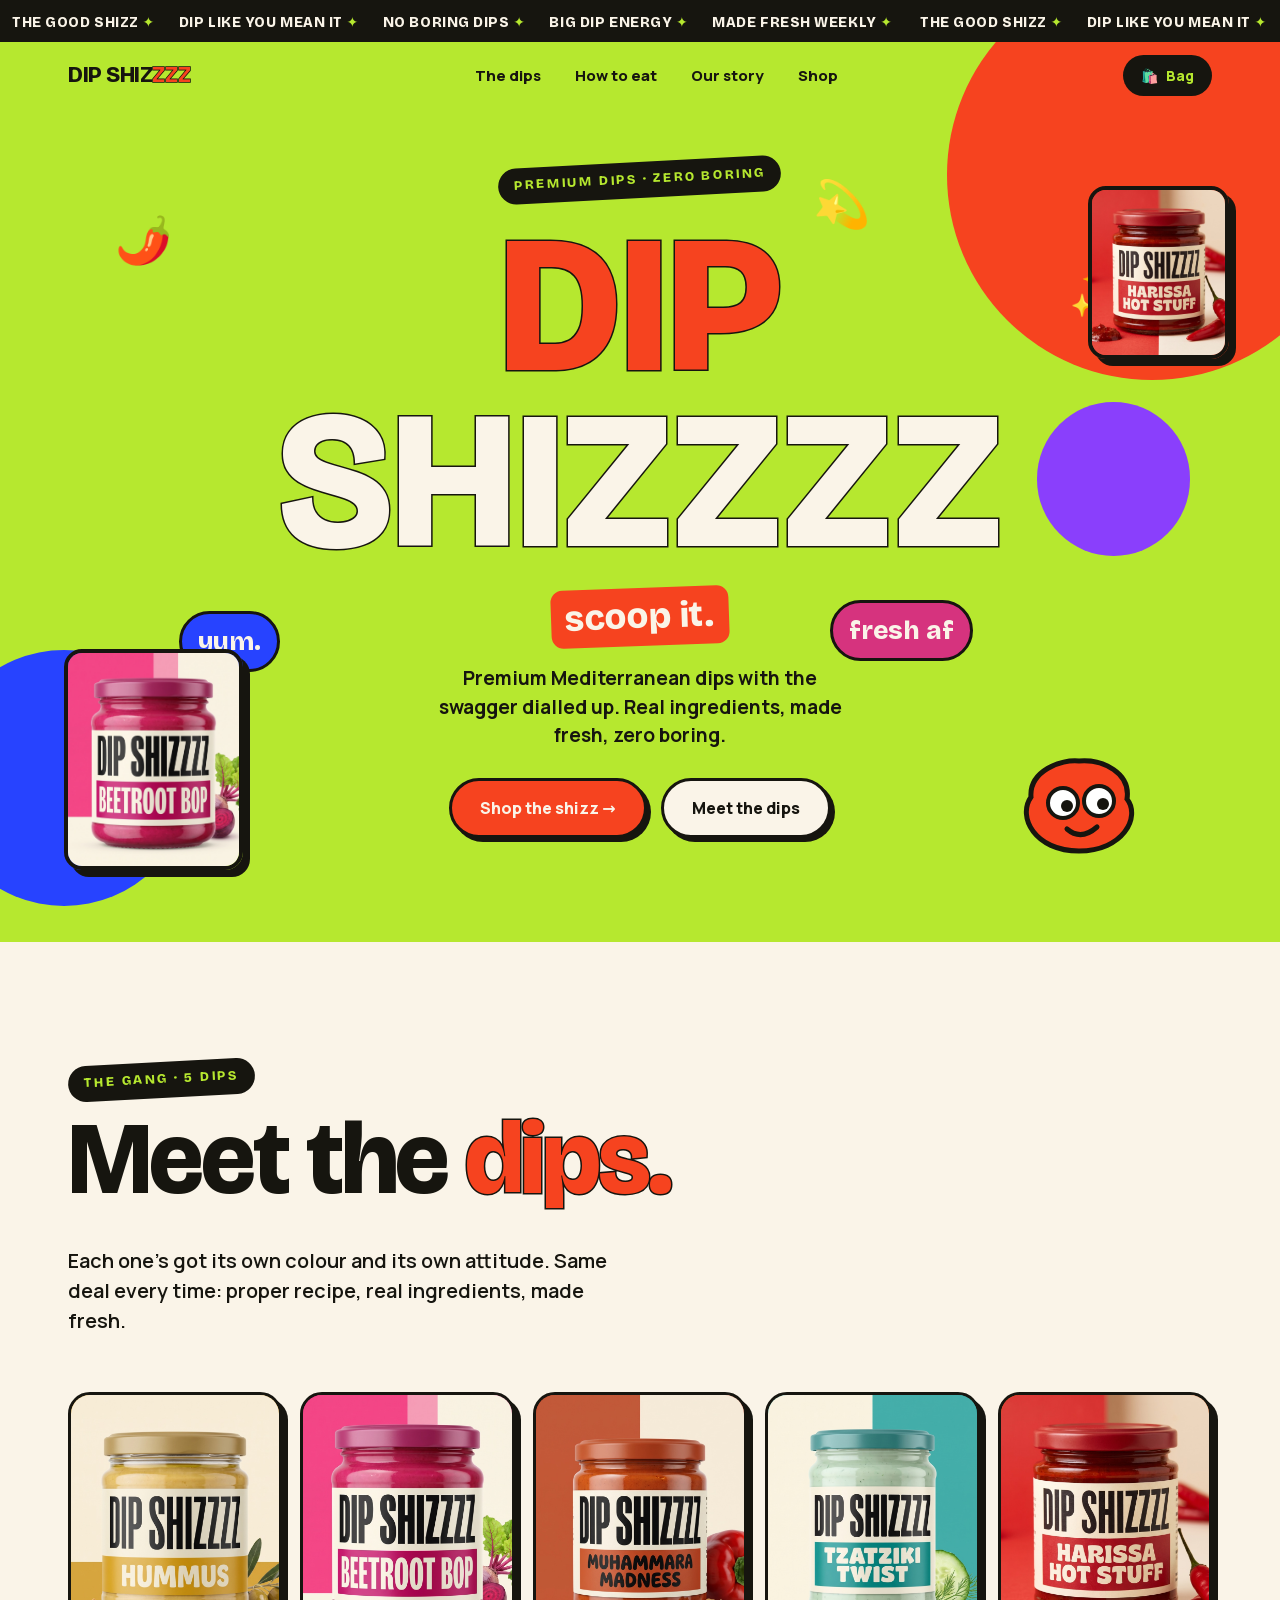
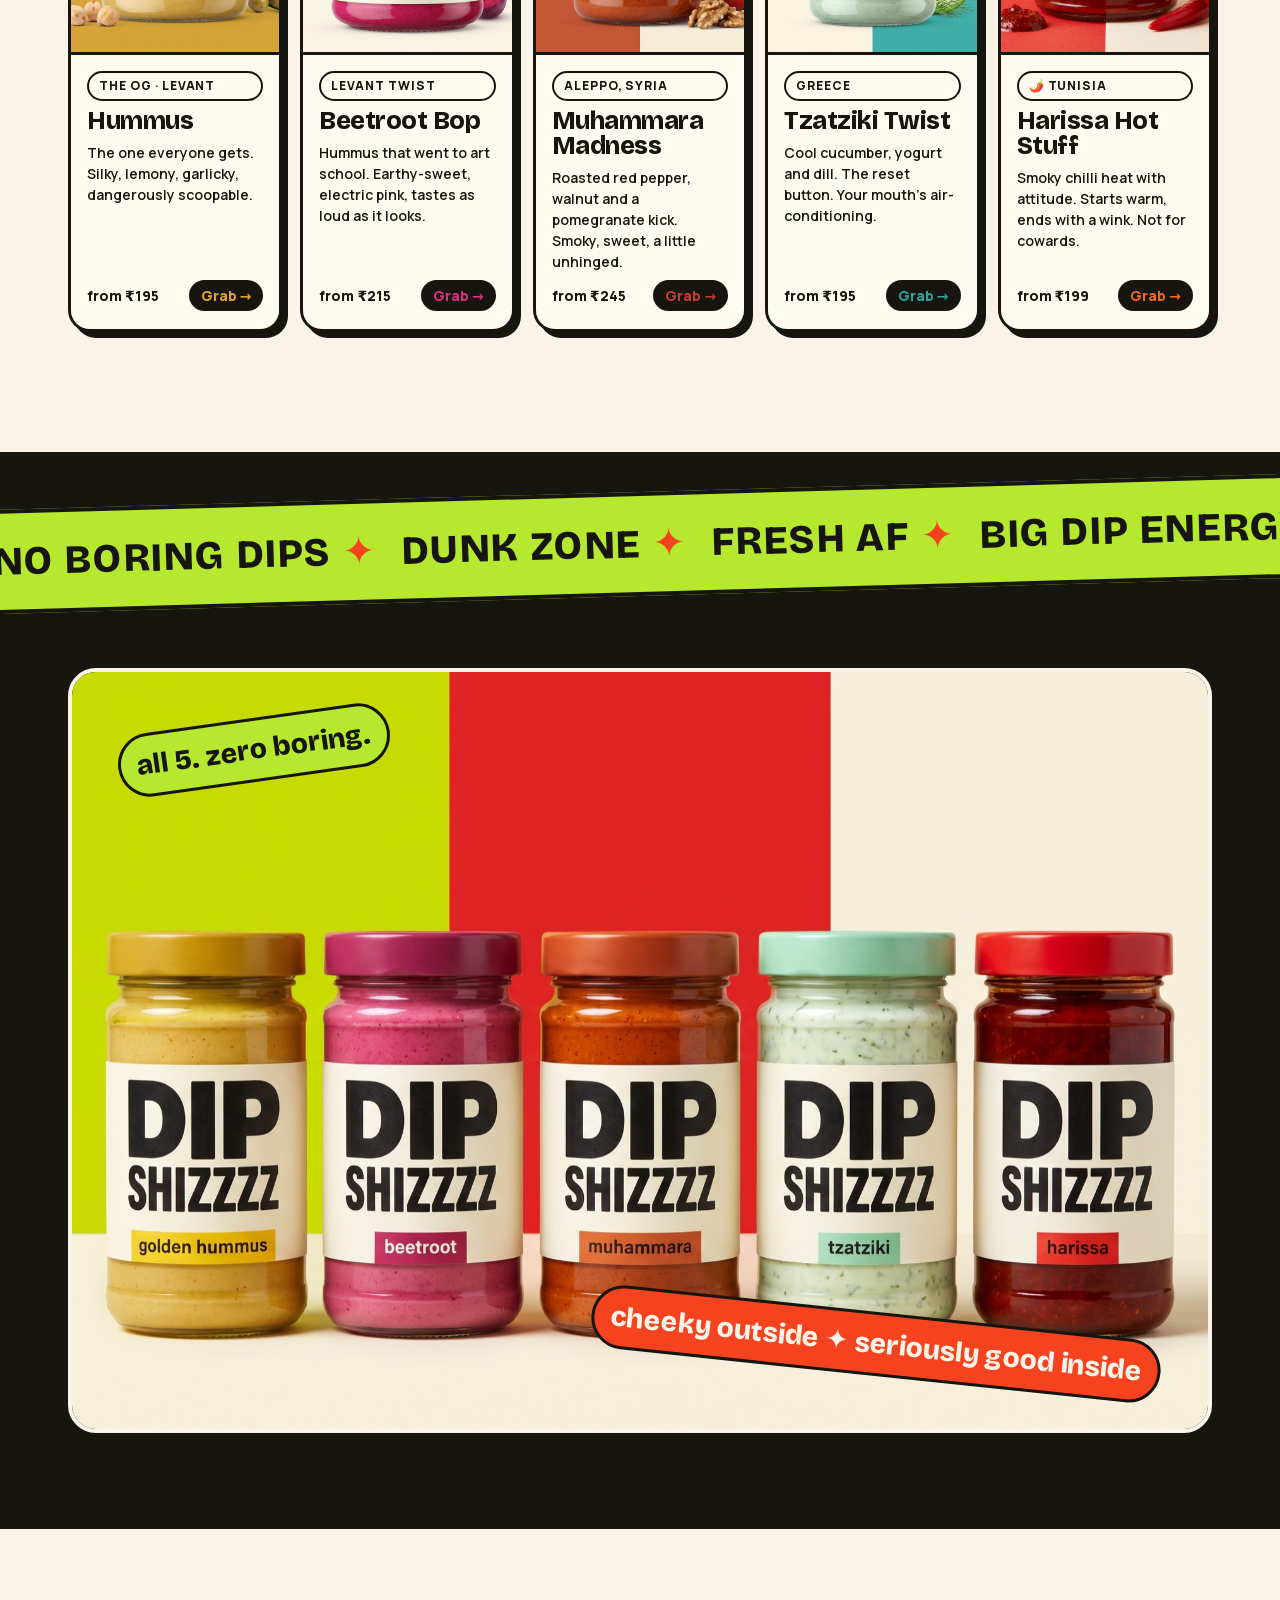
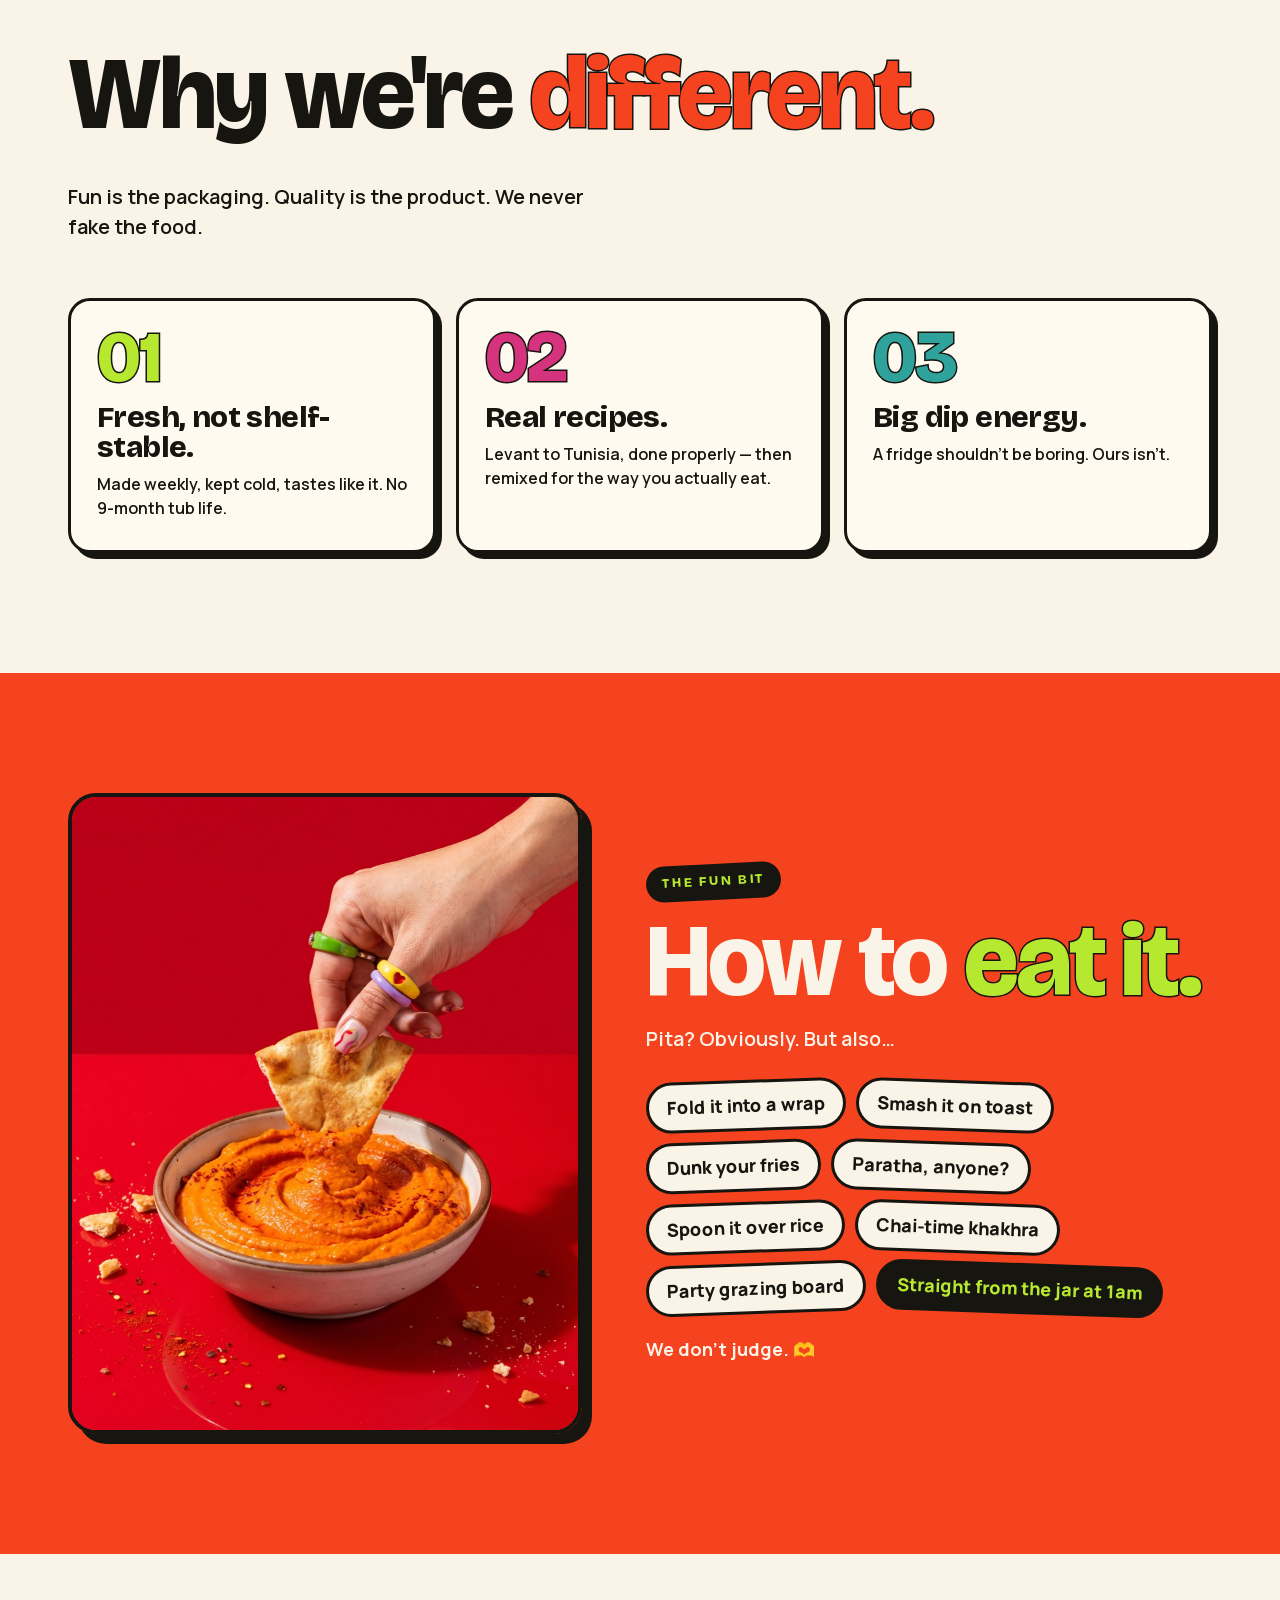
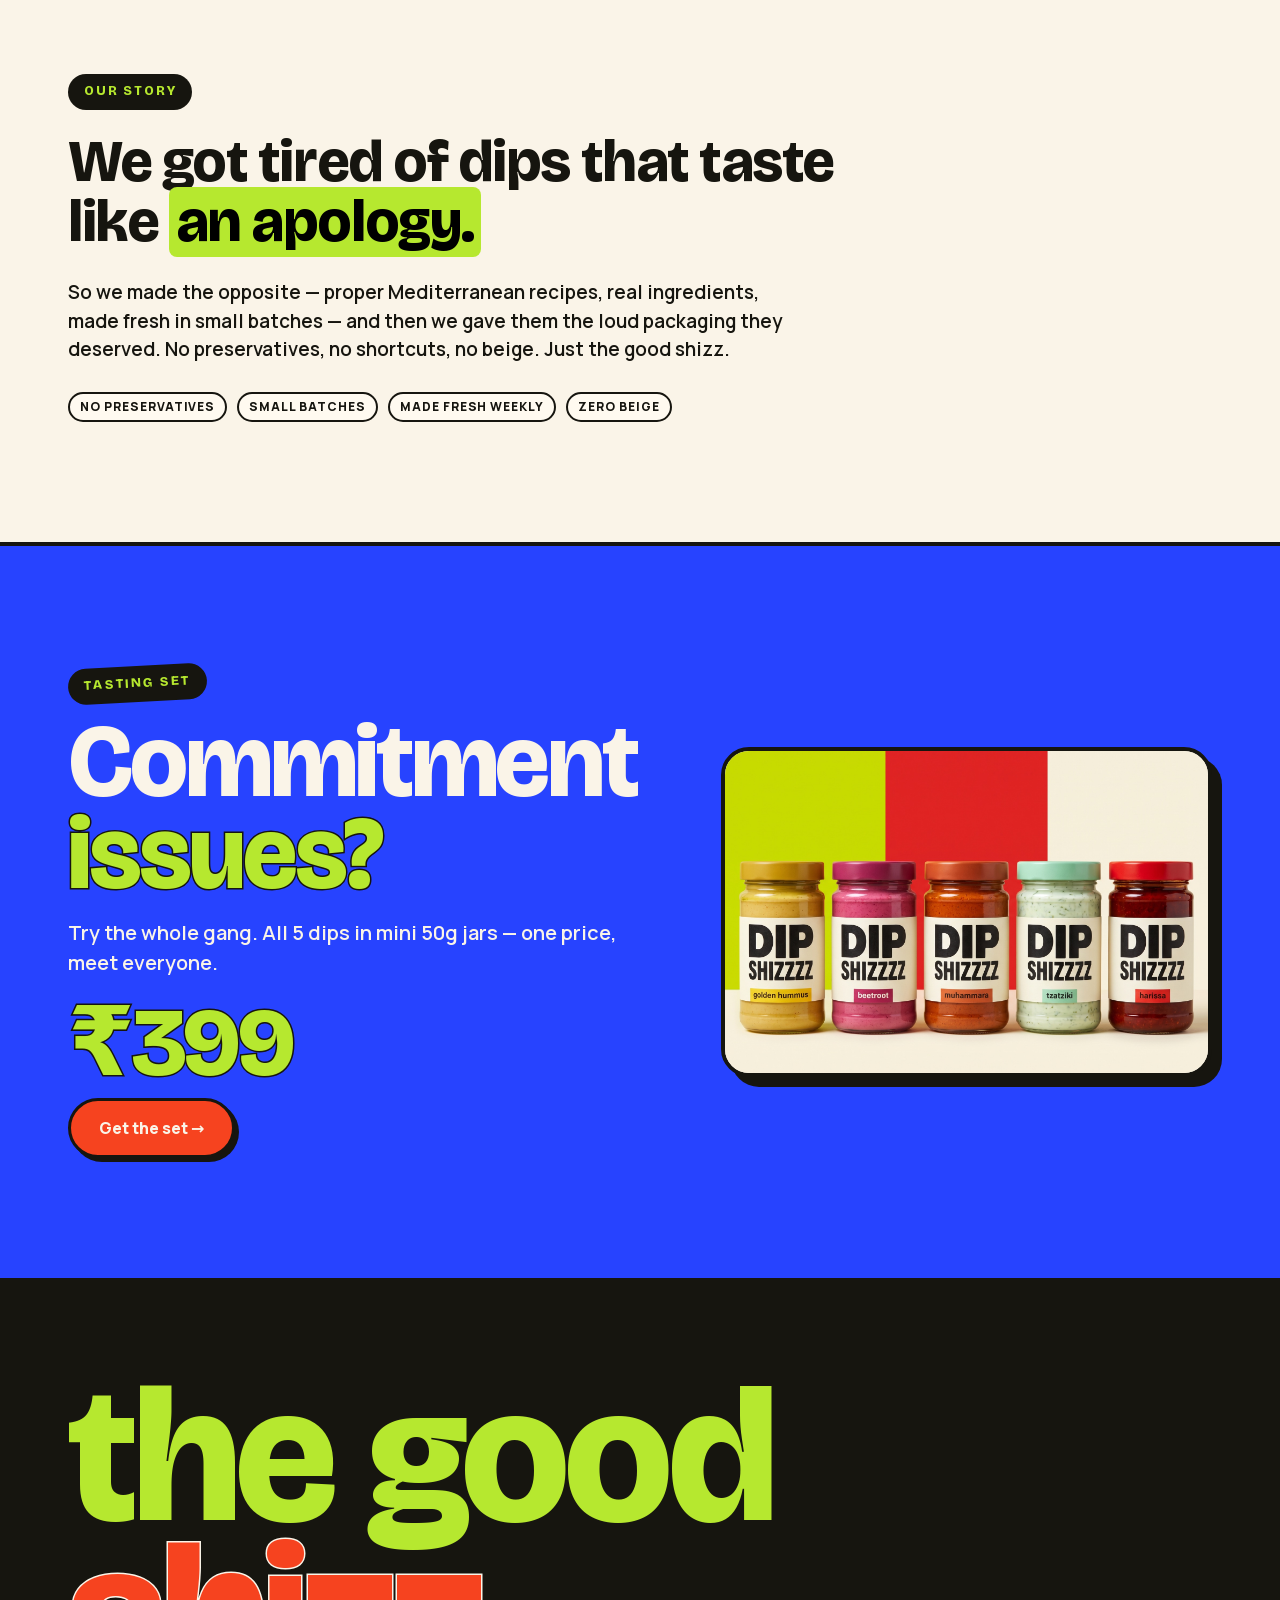
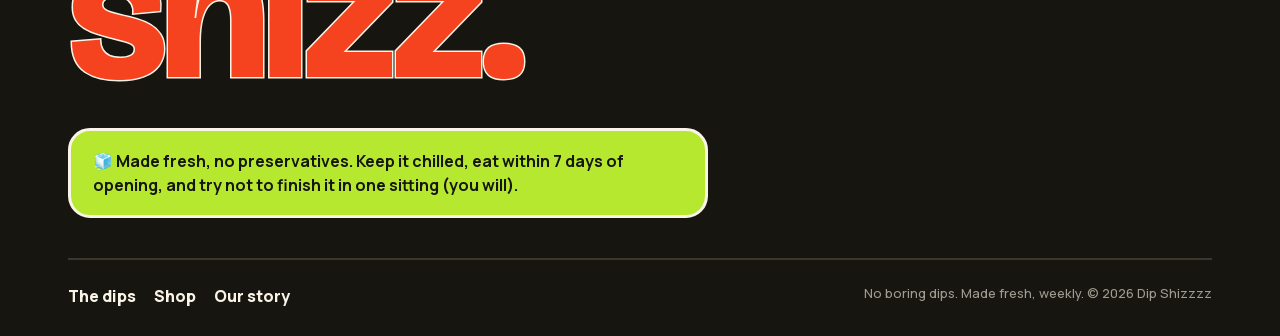
==== index.html @ 3e18916d "Dip Shizzzz website: home + shop, cart with WhatsApp checkout, self-hosted fonts, strict CSP Co-Auth" ====
<!doctype html>
<html lang="en">
<head>
<meta charset="utf-8">
<meta name="viewport" content="width=device-width, initial-scale=1">
<meta http-equiv="Content-Security-Policy" content="default-src 'self'; base-uri 'self'; object-src 'none'; img-src 'self' data:; font-src 'self'; style-src 'self' 'unsafe-inline'; script-src 'self'; connect-src 'self'; form-action 'self'">
<meta name="referrer" content="strict-origin-when-cross-origin">
<title>Dip Shizzzz — The good shizz.</title>
<meta name="description" content="Chef-made Mediterranean dips with the swagger dialled up. Real ingredients, made fresh weekly, zero boring.">
<meta name="theme-color" content="#b6e82f">
<meta property="og:title" content="Dip Shizzzz — The good shizz.">
<meta property="og:description" content="Premium Mediterranean dips. Loud outside, legit inside.">
<meta property="og:image" content="assets/range.jpg">
<link rel="icon" href="data:image/svg+xml,%3Csvg xmlns='http://www.w3.org/2000/svg' viewBox='0 0 100 100'%3E%3Ccircle cx='50' cy='50' r='46' fill='%23f6431f' stroke='%2316150f' stroke-width='8'/%3E%3Ccircle cx='36' cy='44' r='12' fill='%23fff'/%3E%3Ccircle cx='64' cy='44' r='12' fill='%23fff'/%3E%3Ccircle cx='39' cy='46' r='5'/%3E%3Ccircle cx='67' cy='46' r='5'/%3E%3C/svg%3E">
<link rel="preload" href="assets/fonts/bricolage-800.woff2" as="font" type="font/woff2" crossorigin>
<link rel="stylesheet" href="assets/site.css">
</head>
<body>
<a class="skip" href="#main">Skip to content</a>

<div class="marq" aria-hidden="true"><div class="run">
  <span>THE GOOD SHIZZ <em>✦</em></span><span>DIP LIKE YOU MEAN IT <em>✦</em></span><span>NO BORING DIPS <em>✦</em></span><span>BIG DIP ENERGY <em>✦</em></span><span>MADE FRESH WEEKLY <em>✦</em></span>
  <span>THE GOOD SHIZZ <em>✦</em></span><span>DIP LIKE YOU MEAN IT <em>✦</em></span><span>NO BORING DIPS <em>✦</em></span><span>BIG DIP ENERGY <em>✦</em></span><span>MADE FRESH WEEKLY <em>✦</em></span>
</div></div>

<header class="nav" id="nav">
  <div class="wrap in">
    <a class="bm" href="index.html" aria-label="Dip Shizzzz home">DIP SHIZ<b>ZZZ</b></a>
    <ul class="navlinks">
      <li><a href="#dips">The dips</a></li>
      <li><a href="#eat">How to eat</a></li>
      <li><a href="#story">Our story</a></li>
      <li><a href="shop.html">Shop</a></li>
    </ul>
    <div class="navr">
      <button class="bag" type="button" aria-label="Open bag">🛍️ <span class="t">Bag</span> <span class="n hide">0</span></button>
      <button class="navtoggle" id="navtoggle" type="button" aria-label="Menu" aria-expanded="false"><span></span></button>
    </div>
  </div>
  <nav class="mobmenu" aria-label="Mobile">
    <a href="#dips">The dips</a><a href="#eat">How to eat</a><a href="#story">Our story</a><a href="shop.html">Shop →</a>
  </nav>
</header>

<main id="main">

<!-- HERO -->
<section class="hero">
  <div class="blob b1"></div><div class="blob b2"></div><div class="blob b3"></div>
  <span class="st s1" aria-hidden="true">🌶️</span>
  <span class="st s2" aria-hidden="true">✨</span>
  <span class="st pin s3" aria-hidden="true">yum.</span>
  <span class="st pin pk s4" aria-hidden="true">fresh af</span>
  <span class="st s5" aria-hidden="true">💫</span>
  <img class="jarcam" src="assets/jar_beetroot.jpg" alt="" width="805" height="1000">
  <img class="jarcam r" src="assets/jar_harissa.jpg" alt="" width="805" height="1000">
  <svg class="dipster" viewBox="0 0 120 110" fill="none" aria-hidden="true">
    <path d="M12 46 C10 20 42 8 60 10 C84 8 112 22 108 48 C122 66 104 100 60 100 C16 100 -2 66 12 46 Z" fill="#f6431f" stroke="#16150f" stroke-width="5"/>
    <circle cx="44" cy="52" r="15" fill="#fff" stroke="#16150f" stroke-width="4"/><circle cx="48" cy="55" r="6" fill="#16150f"/>
    <circle cx="80" cy="50" r="15" fill="#fff" stroke="#16150f" stroke-width="4"/><circle cx="84" cy="53" r="6" fill="#16150f"/>
    <path d="M48 78 Q62 90 78 76" stroke="#16150f" stroke-width="5" stroke-linecap="round"/>
  </svg>

  <div class="center">
    <span class="kick">Premium dips · zero boring</span>
    <h1 class="wm disp stroke"><span class="a">DIP</span><span class="b">SHIZZZZ</span></h1>
    <div class="rotor" aria-hidden="true"><span class="w" id="rotor">dunk it.</span></div>
    <p class="sub">Premium Mediterranean dips with the swagger dialled up. Real ingredients, made fresh, zero boring.</p>
    <div class="cta">
      <a class="btn hot" href="shop.html">Shop the shizz →</a>
      <a class="btn" href="#dips">Meet the dips</a>
    </div>
  </div>
</section>

<!-- RANGE -->
<section class="sec" id="dips">
  <div class="wrap">
    <div class="head reveal">
      <div>
        <span class="kick">The gang · 5 dips</span>
        <h2 class="h2 disp" style="margin-top:16px">Meet the <span class="hl stroke">dips.</span></h2>
      </div>
      <p class="lede">Each one's got its own colour and its own attitude. Same deal every time: proper recipe, real ingredients, made fresh.</p>
    </div>
    <div class="range">
      <a class="dip c-hummus reveal" href="shop.html#hummus">
        <div class="ph"><img src="assets/jar_hummus.jpg" alt="Dip Shizzzz Hummus jar" loading="lazy" width="805" height="1000"></div>
        <div class="tx"><span class="tag">The OG · Levant</span><div class="nm">Hummus</div>
          <p class="pitch">The one everyone gets. Silky, lemony, garlicky, dangerously scoopable.</p>
          <div class="ft">from ₹195 <span class="go">Grab →</span></div></div>
      </a>
      <a class="dip c-beet reveal" href="shop.html#beetroot">
        <div class="ph"><img src="assets/jar_beetroot.jpg" alt="Dip Shizzzz Beetroot Bop jar" loading="lazy" width="805" height="1000"></div>
        <div class="tx"><span class="tag">Levant twist</span><div class="nm">Beetroot Bop</div>
          <p class="pitch">Hummus that went to art school. Earthy-sweet, electric pink, tastes as loud as it looks.</p>
          <div class="ft">from ₹215 <span class="go">Grab →</span></div></div>
      </a>
      <a class="dip c-muh reveal" href="shop.html#muhammara">
        <div class="ph"><img src="assets/jar_muhammara.jpg" alt="Dip Shizzzz Muhammara Madness jar" loading="lazy" width="805" height="1000"></div>
        <div class="tx"><span class="tag">Aleppo, Syria</span><div class="nm">Muhammara Madness</div>
          <p class="pitch">Roasted red pepper, walnut and a pomegranate kick. Smoky, sweet, a little unhinged.</p>
          <div class="ft">from ₹245 <span class="go">Grab →</span></div></div>
      </a>
      <a class="dip c-tz reveal" href="shop.html#tzatziki">
        <div class="ph"><img src="assets/jar_tzatziki.jpg" alt="Dip Shizzzz Tzatziki Twist jar" loading="lazy" width="805" height="1000"></div>
        <div class="tx"><span class="tag">Greece</span><div class="nm">Tzatziki Twist</div>
          <p class="pitch">Cool cucumber, yogurt and dill. The reset button. Your mouth's air-conditioning.</p>
          <div class="ft">from ₹195 <span class="go">Grab →</span></div></div>
      </a>
      <a class="dip c-har reveal" href="shop.html#harissa">
        <div class="ph"><img src="assets/jar_harissa.jpg" alt="Dip Shizzzz Harissa Hot Stuff jar" loading="lazy" width="805" height="1000"></div>
        <div class="tx"><span class="tag">🌶️ Tunisia</span><div class="nm">Harissa Hot Stuff</div>
          <p class="pitch">Smoky chilli heat with attitude. Starts warm, ends with a wink. Not for cowards.</p>
          <div class="ft">from ₹199 <span class="go">Grab →</span></div></div>
      </a>
    </div>
  </div>
</section>

<!-- LINE-UP BAND -->
<section class="band" aria-label="The full range">
  <div class="marq big" aria-hidden="true"><div class="run">
    <span>NO BORING DIPS <em>✦</em></span><span>DUNK ZONE <em>✦</em></span><span>FRESH AF <em>✦</em></span><span>BIG DIP ENERGY <em>✦</em></span><span>NEW DROP <em>✦</em></span>
    <span>NO BORING DIPS <em>✦</em></span><span>DUNK ZONE <em>✦</em></span><span>FRESH AF <em>✦</em></span><span>BIG DIP ENERGY <em>✦</em></span><span>NEW DROP <em>✦</em></span>
  </div></div>
  <div class="wrap" style="margin-top:clamp(40px,6vw,72px)">
    <div class="frame reveal">
      <img src="assets/range.jpg" alt="All five Dip Shizzzz jars lined up: Hummus, Beetroot, Muhammara, Tzatziki and Harissa" loading="lazy" width="1800" height="1207">
      <span class="st pin a">all 5. zero boring.</span>
      <span class="st pin b">cheeky outside ✦ seriously good inside</span>
    </div>
  </div>
</section>

<!-- PILLARS -->
<section class="sec">
  <div class="wrap">
    <div class="head reveal">
      <h2 class="h2 disp">Why we're <span class="hl stroke">different.</span></h2>
      <p class="lede">Fun is the packaging. Quality is the product. We never fake the food.</p>
    </div>
    <div class="pillars">
      <div class="pillar reveal"><div class="num disp">01</div><h3>Fresh, not shelf-stable.</h3><p>Made weekly, kept cold, tastes like it. No 9-month tub life.</p></div>
      <div class="pillar reveal"><div class="num disp">02</div><h3>Real recipes.</h3><p>Levant to Tunisia, done properly — then remixed for the way you actually eat.</p></div>
      <div class="pillar reveal"><div class="num disp">03</div><h3>Big dip energy.</h3><p>A fridge shouldn't be boring. Ours isn't.</p></div>
    </div>
  </div>
</section>

<!-- HOW TO EAT -->
<section class="sec eat" id="eat">
  <div class="wrap grid">
    <div class="ph reveal"><img src="assets/dunk.jpg" alt="A hand dunking pita into a bowl of Muhammara" loading="lazy" width="886" height="1100"></div>
    <div class="reveal">
      <span class="kick">The fun bit</span>
      <h2 class="h2 disp" style="margin-top:16px">How to <span class="hl stroke">eat it.</span></h2>
      <p class="lede">Pita? Obviously. But also…</p>
      <ul class="ways">
        <li>Fold it into a wrap</li><li>Smash it on toast</li><li>Dunk your fries</li><li>Paratha, anyone?</li>
        <li>Spoon it over rice</li><li>Chai-time khakhra</li><li>Party grazing board</li><li class="last">Straight from the jar at 1am</li>
      </ul>
      <p class="note">We don't judge. 🫶</p>
    </div>
  </div>
</section>

<!-- STORY -->
<section class="sec story" id="story">
  <div class="wrap">
    <span class="kick reveal">Our story</span>
    <p class="q reveal" style="margin-top:22px">We got tired of dips that taste like <mark>an apology.</mark></p>
    <p class="body reveal">So we made the opposite — proper Mediterranean recipes, real ingredients, made fresh in small batches — and then we gave them the loud packaging they deserved. No preservatives, no shortcuts, no beige. Just the good shizz.</p>
    <div class="sig reveal"><span class="tag">No preservatives</span><span class="tag">Small batches</span><span class="tag">Made fresh weekly</span><span class="tag">Zero beige</span></div>
  </div>
</section>

<!-- TASTING SET -->
<section class="sec promo">
  <div class="wrap grid">
    <div class="reveal">
      <span class="kick">Tasting Set</span>
      <h2 class="h2 disp" style="margin-top:16px">Commitment <span class="hl stroke">issues?</span></h2>
      <p class="lede">Try the whole gang. All 5 dips in mini 50g jars — one price, meet everyone.</p>
      <div class="price disp">₹399</div>
      <a class="btn hot" href="shop.html#tasting-set">Get the set →</a>
    </div>
    <div class="ph reveal"><img src="assets/range.jpg" alt="The five Dip Shizzzz flavours together" loading="lazy" width="1800" height="1207"></div>
  </div>
</section>

</main>

<footer class="foot">
  <div class="wrap">
    <div class="big disp">the good<br><b>shizz.</b></div>
    <p class="fresh">🧊 Made fresh, no preservatives. Keep it chilled, eat within 7 days of opening, and try not to finish it in one sitting (you will).</p>
    <div class="row">
      <div><a href="index.html#dips">The dips</a><a href="shop.html">Shop</a><a href="index.html#story">Our story</a></div>
      <small>No boring dips. Made fresh, weekly. © 2026 Dip Shizzzz</small>
    </div>
  </div>
</footer>

<div class="ov" id="ov"></div>
<aside class="cart" id="cart" aria-label="Your bag" aria-hidden="true">
  <div class="top"><h2>Your bag</h2><button class="x" id="cartx" type="button" aria-label="Close bag">✕</button></div>
  <div class="items" id="items"></div>
  <div class="bot">
    <div class="sub"><span>Subtotal</span><span id="sub">₹0</span></div>
    <p class="fine">Checkout sends your order to us on WhatsApp — we confirm delivery &amp; payment there.</p>
    <button class="btn go" id="checkout" type="button">Order on WhatsApp →</button>
  </div>
</aside>

<script src="assets/site.js" defer></script>
</body>
</html>
---- assets/site.css ----
/* DIP SHIZZZZ — shared styles */
@font-face{font-family:'Bricolage';src:url(fonts/bricolage-800.woff2) format('woff2');font-weight:800;font-display:swap}
@font-face{font-family:'Manrope';src:url(fonts/manrope.woff2) format('woff2');font-weight:400 800;font-display:swap}

:root{
  --cream:#faf4e8;--paper:#fffaf0;--ink:#16150f;--lime:#b6e82f;--chilli:#f6431f;--cobalt:#2743ff;--grape:#8a3ffc;
  --hummus:#e0a52b;--beet:#d6337e;--muh:#c6412a;--tz:#2fa39b;--har:#f2691b;
  --disp:'Bricolage',system-ui,sans-serif;--body:'Manrope',system-ui,sans-serif;
  --r:22px;--pad:clamp(16px,4vw,48px);--max:1240px;
}
*,*::before,*::after{box-sizing:border-box;margin:0;padding:0}
html{scroll-behavior:smooth;-webkit-text-size-adjust:100%}
body{font-family:var(--body);font-weight:500;background:var(--cream);color:var(--ink);overflow-x:hidden;line-height:1.5}
img{display:block;max-width:100%;height:auto}
a{color:inherit}
button{font:inherit;color:inherit;cursor:pointer}
:focus-visible{outline:3px solid var(--cobalt);outline-offset:3px}
.wrap{max-width:var(--max);margin:0 auto;padding:0 var(--pad)}
.disp{font-family:var(--disp);font-weight:800;letter-spacing:-.03em;line-height:.9}
.stroke{-webkit-text-stroke:3px var(--ink);paint-order:stroke fill}
.skip{position:absolute;left:-999px;top:0;background:var(--ink);color:var(--lime);padding:10px 16px;z-index:200}
.skip:focus{left:8px;top:8px}

/* ---------- marquee ---------- */
.marq{background:var(--ink);color:var(--cream);overflow:hidden;white-space:nowrap;padding:9px 0;position:relative;z-index:30}
.marq .run{display:inline-block;font-family:var(--disp);font-weight:800;font-size:14px;letter-spacing:.04em;animation:scroll 22s linear infinite}
.marq .run span{padding:0 12px}.marq em{color:var(--lime);font-style:normal}
.marq.big{padding:18px 0;border-block:4px solid var(--ink);transform:rotate(-1.6deg);margin:0 -20px;background:var(--lime);color:var(--ink)}
.marq.big .run{font-size:clamp(22px,4vw,40px);animation-duration:30s}
.marq.big em{color:var(--chilli)}
@keyframes scroll{to{transform:translateX(-50%)}}

/* ---------- nav ---------- */
.nav{position:sticky;top:0;z-index:40;transition:background .2s,box-shadow .2s}
.nav.stuck,.nav.solid,.nav.menuopen{background:var(--cream);box-shadow:0 4px 0 var(--ink)}
.nav .in{display:flex;align-items:center;justify-content:space-between;gap:16px;height:66px}
.bm{font-family:var(--disp);font-weight:800;font-size:22px;letter-spacing:-.02em;text-decoration:none;white-space:nowrap}
.bm b{color:var(--chilli);-webkit-text-stroke:1.5px var(--ink);paint-order:stroke fill}
.navlinks{display:flex;gap:6px;list-style:none}
.navlinks a{font-weight:800;font-size:15px;text-decoration:none;padding:8px 14px;border-radius:100px;transition:background .15s}
.navlinks a:hover,.navlinks a[aria-current]{background:var(--ink);color:var(--lime)}
.navr{display:flex;align-items:center;gap:8px}
.bag{position:relative;background:var(--ink);color:var(--lime);font-weight:800;font-size:14px;border:none;border-radius:100px;padding:10px 18px;display:flex;align-items:center;gap:8px}
.bag .n{background:var(--chilli);color:var(--cream);border-radius:100px;min-width:22px;height:22px;font-size:12px;display:grid;place-items:center;padding:0 6px}
.bag .n.hide{display:none}
.navtoggle{display:none;background:var(--cream);border:3px solid var(--ink);border-radius:100px;width:44px;height:44px;place-items:center}
.navtoggle span,.navtoggle span::before,.navtoggle span::after{display:block;width:18px;height:3px;background:var(--ink);border-radius:2px;position:relative;content:'';transition:transform .2s}
.navtoggle span::before{position:absolute;top:-6px}.navtoggle span::after{position:absolute;top:6px}
.menuopen .navtoggle span{background:transparent}
.menuopen .navtoggle span::before{transform:translateY(6px) rotate(45deg)}
.menuopen .navtoggle span::after{transform:translateY(-6px) rotate(-45deg)}
.mobmenu{display:none}
@media(max-width:820px){
  .navlinks{display:none}.navtoggle{display:grid}
  .menuopen .mobmenu{display:flex;flex-direction:column;gap:4px;padding:8px var(--pad) 22px}
  .mobmenu a{font-family:var(--disp);font-weight:800;font-size:34px;text-decoration:none;padding:4px 0}
  .bag .t{display:none}
}

/* ---------- buttons / chips ---------- */
.btn{display:inline-flex;align-items:center;gap:8px;font-weight:800;font-size:16px;padding:15px 28px;border-radius:100px;border:3px solid var(--ink);text-decoration:none;transition:transform .12s,box-shadow .12s;background:var(--cream);box-shadow:4px 4px 0 var(--ink)}
.btn:hover{transform:translate(-2px,-2px) rotate(-1deg);box-shadow:6px 6px 0 var(--ink)}
.btn:active{transform:translate(2px,2px);box-shadow:1px 1px 0 var(--ink)}
.btn.hot{background:var(--chilli);color:var(--cream)}
.btn.dark{background:var(--ink);color:var(--lime)}
.kick{display:inline-block;font-family:var(--disp);font-weight:800;font-size:13px;letter-spacing:.14em;text-transform:uppercase;background:var(--ink);color:var(--lime);padding:8px 16px;border-radius:100px;transform:rotate(-3deg)}
.tag{display:inline-block;font-weight:800;font-size:12px;letter-spacing:.08em;text-transform:uppercase;border:2px solid var(--ink);border-radius:100px;padding:4px 10px;background:var(--paper)}

/* ---------- hero ---------- */
.hero{position:relative;background:var(--lime);overflow:hidden;margin-top:-66px;padding-top:66px;min-height:min(100svh,920px);display:flex;flex-direction:column}
.blob{position:absolute;border-radius:50%;z-index:0;pointer-events:none}
.b1{width:clamp(220px,32vw,420px);aspect-ratio:1;background:var(--chilli);top:-8%;right:-6%;animation:drift 9s ease-in-out infinite}
.b2{width:clamp(160px,20vw,260px);aspect-ratio:1;background:var(--cobalt);bottom:4%;left:-5%;animation:drift 11s ease-in-out infinite reverse}
.b3{width:clamp(90px,12vw,160px);aspect-ratio:1;background:var(--grape);top:40%;right:7%;animation:drift 8s ease-in-out infinite}
@keyframes drift{0%,100%{transform:translate(0,0) scale(1)}50%{transform:translate(20px,-26px) scale(1.08)}}
.hero .center{position:relative;z-index:3;flex:1;display:flex;flex-direction:column;align-items:center;justify-content:center;text-align:center;padding:40px 20px 90px}
.wm{margin:20px 0 0;animation:pop .7s cubic-bezier(.2,1.4,.3,1) both}
.wm span{display:block;font-size:clamp(76px,16vw,196px)}
.wm .a{color:var(--chilli);animation:wiggle 3.5s ease-in-out infinite}
.wm .b{color:var(--cream);animation:wiggle 3.5s ease-in-out .3s infinite}
@keyframes pop{from{transform:scale(.4) rotate(-6deg);opacity:0}to{transform:none;opacity:1}}
@keyframes wiggle{0%,100%{transform:rotate(-1.5deg)}50%{transform:rotate(1.5deg)}}
.rotor{font-family:var(--disp);font-weight:800;font-size:clamp(24px,4vw,36px);margin-top:18px;min-height:1.3em}
.rotor .w{display:inline-block;background:var(--chilli);color:var(--cream);padding:2px 14px;border-radius:12px;transform:rotate(-2deg);transition:opacity .18s}
.hero .sub{max-width:34ch;font-size:clamp(16px,1.8vw,19px);font-weight:700;margin-top:18px}
.hero .cta{display:flex;gap:14px;margin-top:28px;flex-wrap:wrap;justify-content:center}
.st{position:absolute;z-index:2;font-size:46px;user-select:none;pointer-events:none}
.st.pin{font-size:26px;font-weight:800;font-family:var(--disp);background:var(--cobalt);color:var(--cream);padding:8px 16px;border-radius:100px;border:3px solid var(--ink)}
.st.pin.pk{background:var(--beet)}
.s1{top:18%;left:9%;animation:bob 3s ease-in-out infinite}
.s2{top:24%;right:12%;animation:spin 6s linear infinite}
.s3{bottom:30%;left:14%;animation:bob 3.6s ease-in-out .4s infinite}
.s4{top:62%;right:24%;animation:bob 3.2s ease-in-out .2s infinite}
.s5{top:14%;right:32%;animation:spin 8s linear infinite reverse}
@keyframes bob{0%,100%{transform:translateY(0) rotate(-6deg)}50%{transform:translateY(-16px) rotate(6deg)}}
@keyframes spin{to{transform:rotate(360deg)}}
.dipster{position:absolute;z-index:3;bottom:9%;right:11%;width:120px;animation:bob 3.4s ease-in-out infinite}
.jarcam{position:absolute;z-index:3;left:5%;bottom:8%;width:clamp(120px,14vw,190px);border-radius:18px;border:4px solid var(--ink);box-shadow:7px 7px 0 var(--ink);animation:bob 4s ease-in-out infinite}
.jarcam.r{left:auto;right:4%;bottom:auto;top:16%;width:clamp(100px,11vw,150px);animation-delay:.8s}
@media(max-width:900px){.jarcam.r,.s5,.s4{display:none}}
@media(max-width:640px){.dipster{width:80px;right:5%;bottom:5%}.s2{display:none}.jarcam{width:96px;bottom:4%;left:4%}.s1{top:12%;left:6%}.s3{display:none}.hero .center{padding-bottom:140px}}

/* ---------- sections ---------- */
section{position:relative}
.sec{padding:clamp(64px,10vw,120px) 0}
.h2{font-size:clamp(46px,8vw,104px)}
.h2 .hl{color:var(--chilli)}
.lede{font-size:clamp(17px,1.8vw,20px);font-weight:600;max-width:46ch;margin-top:16px}
.head{display:flex;justify-content:space-between;align-items:flex-end;gap:24px;flex-wrap:wrap;margin-bottom:clamp(32px,5vw,56px)}

/* range cards */
.range{display:grid;grid-template-columns:repeat(5,1fr);gap:18px}
.dip{--c:var(--hummus);background:var(--c);border:3px solid var(--ink);border-radius:var(--r);overflow:hidden;text-decoration:none;display:flex;flex-direction:column;box-shadow:6px 6px 0 var(--ink);transition:transform .18s,box-shadow .18s}
.dip:nth-child(odd){transform:rotate(-1.2deg)}.dip:nth-child(even){transform:rotate(1.2deg)}
.dip:hover{transform:translate(-3px,-5px) rotate(0);box-shadow:10px 11px 0 var(--ink)}
.dip .ph{aspect-ratio:4/5;overflow:hidden;border-bottom:3px solid var(--ink);background:var(--paper)}
.dip .ph img{width:100%;height:100%;object-fit:cover;transition:transform .5s}
.dip:hover .ph img{transform:scale(1.06) rotate(-1deg)}
.dip .tx{padding:16px 16px 18px;display:flex;flex-direction:column;gap:8px;flex:1;background:var(--paper)}
.dip .nm{font-family:var(--disp);font-weight:800;font-size:25px;letter-spacing:-.02em;line-height:1}
.dip .pitch{font-size:14px;font-weight:600;flex:1}
.dip .ft{display:flex;justify-content:space-between;align-items:center;font-weight:800;font-size:14px}
.dip .ft .go{background:var(--ink);color:var(--c);border-radius:100px;padding:5px 12px}
.c-hummus{--c:var(--hummus)}.c-beet{--c:var(--beet)}.c-muh{--c:var(--muh)}.c-tz{--c:var(--tz)}.c-har{--c:var(--har)}
@media(max-width:1100px){.range{grid-template-columns:repeat(3,1fr)}}
@media(max-width:720px){.range{grid-template-columns:repeat(2,1fr);gap:14px}.dip .nm{font-size:21px}.dip .pitch{font-size:13px}}
@media(max-width:420px){.dip .tag{font-size:10px;padding:3px 8px}.dip .tx{padding:12px}.dip .nm{font-size:19px}.dip .ft{font-size:12px}.dip .ft .go{padding:4px 9px}}

/* line-up band */
.band{background:var(--ink);padding:clamp(20px,4vw,40px) 0 clamp(56px,8vw,96px);overflow:hidden}
.band .frame{position:relative;border:4px solid var(--cream);border-radius:28px;overflow:hidden}
.band .frame img{width:100%;aspect-ratio:3/2;object-fit:cover}
.band .st{font-size:clamp(18px,2.4vw,28px)}
.band .st.a{top:6%;left:4%;transform:rotate(-8deg);background:var(--lime);color:var(--ink)}
.band .st.b{bottom:7%;right:4%;transform:rotate(6deg);background:var(--chilli)}

/* pillars */
.pillars{display:grid;grid-template-columns:repeat(3,1fr);gap:20px}
.pillar{border:3px solid var(--ink);border-radius:var(--r);padding:28px 26px 30px;background:var(--paper);box-shadow:6px 6px 0 var(--ink)}
.pillar .num{font-family:var(--disp);font-size:72px;line-height:.8;-webkit-text-stroke:3px var(--ink);paint-order:stroke fill}
.pillar:nth-child(1) .num{color:var(--lime)}.pillar:nth-child(2) .num{color:var(--beet)}.pillar:nth-child(3) .num{color:var(--tz)}
.pillar h3{font-family:var(--disp);font-size:30px;letter-spacing:-.02em;line-height:1;margin:16px 0 10px}
.pillar p{font-weight:600}
@media(max-width:820px){.pillars{grid-template-columns:1fr}}

/* how to eat */
.eat{background:var(--chilli);color:var(--cream);overflow:hidden}
.eat .grid{display:grid;grid-template-columns:1fr 1.1fr;gap:clamp(28px,5vw,72px);align-items:center}
.eat .ph{border:4px solid var(--ink);border-radius:28px;overflow:hidden;box-shadow:10px 10px 0 var(--ink);transform:rotate(-2deg)}
.eat .ph img{width:100%;aspect-ratio:4/5;object-fit:cover}
.eat .h2{color:var(--cream)}.eat .h2 .hl{color:var(--lime)}
.ways{display:flex;flex-wrap:wrap;gap:10px;margin-top:26px}
.ways li{list-style:none;font-weight:800;font-size:clamp(15px,1.6vw,18px);background:var(--cream);color:var(--ink);border:3px solid var(--ink);border-radius:100px;padding:9px 18px;transition:transform .15s}
.ways li:nth-child(odd){transform:rotate(-2deg)}.ways li:nth-child(even){transform:rotate(2deg)}
.ways li:hover{transform:scale(1.08) rotate(0);background:var(--lime)}
.ways li.last{background:var(--ink);color:var(--lime)}
.eat .note{margin-top:22px;font-weight:700;font-size:18px}
@media(max-width:820px){.eat .grid{grid-template-columns:1fr}.eat .ph{max-width:440px}}

/* story */
.story{background:var(--cream)}
.story .q{font-family:var(--disp);font-weight:800;font-size:clamp(30px,4.6vw,58px);letter-spacing:-.025em;line-height:1.04;max-width:22ch}
.story .q mark{background:var(--lime);padding:0 .12em;border-radius:8px;-webkit-box-decoration-break:clone;box-decoration-break:clone}
.story .body{max-width:60ch;font-size:clamp(17px,1.7vw,19px);font-weight:600;margin-top:26px}
.story .sig{display:flex;gap:10px;flex-wrap:wrap;margin-top:28px}

/* tasting promo */
.promo{background:var(--cobalt);color:var(--cream);border-block:4px solid var(--ink)}
.promo .grid{display:grid;grid-template-columns:1.2fr 1fr;gap:clamp(24px,5vw,64px);align-items:center}
.promo .h2{color:var(--cream)}.promo .h2 .hl{color:var(--lime)}
.promo .price{font-family:var(--disp);font-size:clamp(56px,8vw,96px);color:var(--lime);-webkit-text-stroke:3px var(--ink);paint-order:stroke fill;line-height:1;margin:18px 0 6px}
.promo .ph{border:4px solid var(--ink);border-radius:28px;overflow:hidden;box-shadow:10px 10px 0 var(--ink);transform:rotate(2deg);background:var(--paper)}
.promo .ph img{width:100%;aspect-ratio:3/2;object-fit:cover}
@media(max-width:820px){.promo .grid{grid-template-columns:1fr}}

/* footer */
.foot{background:var(--ink);color:var(--cream);padding:clamp(56px,8vw,96px) 0 28px;overflow:hidden}
.foot .big{font-size:clamp(64px,15vw,200px);color:var(--lime);line-height:.82}
.foot .big b{color:var(--chilli);-webkit-text-stroke:3px var(--cream);paint-order:stroke fill;font-weight:800}
.foot .row{display:flex;justify-content:space-between;gap:28px;flex-wrap:wrap;margin-top:40px;padding-top:24px;border-top:2px solid #3a382c}
.foot .row a{text-decoration:none;font-weight:800;margin-right:18px}
.foot .row a:hover{color:var(--lime)}
.foot small{opacity:.6;font-size:13px}
.fresh{background:var(--lime);color:var(--ink);border:3px solid var(--cream);border-radius:var(--r);padding:18px 22px;margin-top:36px;font-weight:700;max-width:640px}

/* ---------- shop ---------- */
.shophero{background:var(--lime);padding:clamp(40px,7vw,90px) 0 clamp(36px,5vw,60px);border-bottom:4px solid var(--ink);overflow:hidden}
.shophero .h2{font-size:clamp(58px,11vw,150px)}
.shophero .blob{opacity:1}
.shopgrid{display:grid;grid-template-columns:repeat(3,1fr);gap:24px}
.card{--c:var(--hummus);border:3px solid var(--ink);border-radius:var(--r);background:var(--paper);overflow:hidden;display:flex;flex-direction:column;box-shadow:6px 6px 0 var(--ink);scroll-margin-top:90px}
.card .ph{position:relative;aspect-ratio:4/5;border-bottom:3px solid var(--ink);background:var(--c);overflow:hidden}
.card .ph img{width:100%;height:100%;object-fit:cover}
.card .ph .tag{position:absolute;top:14px;left:14px}
.card .ph .heat{position:absolute;top:14px;left:auto;right:14px;background:var(--ink);color:var(--cream);border-color:var(--ink)}
.card .tx{padding:20px 20px 22px;display:flex;flex-direction:column;gap:10px;flex:1}
.card .nm{font-family:var(--disp);font-size:32px;letter-spacing:-.02em;line-height:.95}
.card .nm small{display:block;font-family:var(--body);font-size:13px;font-weight:800;letter-spacing:.08em;text-transform:uppercase;color:var(--c);-webkit-text-stroke:0;margin-top:6px;filter:brightness(.8)}
.card .desc{font-weight:600;font-size:15px;flex:1}
.sizes{display:flex;gap:8px}
.size{flex:1;border:3px solid var(--ink);border-radius:14px;background:var(--cream);padding:8px 6px;font-weight:800;font-size:14px;line-height:1.2}
.size span{display:block;font-size:12px;font-weight:700;opacity:.7}
.size[aria-pressed="true"]{background:var(--c);color:var(--ink)}
.add{width:100%;justify-content:center;background:var(--ink);color:var(--lime);box-shadow:4px 4px 0 var(--c)}
.add:hover{box-shadow:6px 6px 0 var(--c)}
.add.done{background:var(--lime);color:var(--ink)}
.c-hummus.card,.card.c-hummus{--c:var(--hummus)}
@media(max-width:980px){.shopgrid{grid-template-columns:repeat(2,1fr)}}
@media(max-width:600px){.shopgrid{grid-template-columns:1fr}}
.set{display:grid;grid-template-columns:1.1fr 1fr;border:4px solid var(--ink);border-radius:28px;overflow:hidden;background:var(--cobalt);color:var(--cream);box-shadow:10px 10px 0 var(--ink);margin-top:clamp(40px,6vw,72px);scroll-margin-top:90px}
.set .ph{background:var(--paper);border-right:4px solid var(--ink)}
.set .ph img{width:100%;height:100%;object-fit:cover;min-height:280px}
.set .tx{padding:clamp(24px,4vw,48px);display:flex;flex-direction:column;justify-content:center;gap:14px}
.set .nm{font-size:clamp(40px,5vw,64px);color:var(--cream)}
.set .nm .hl{color:var(--lime)}
.set .pr{font-family:var(--disp);font-size:44px;color:var(--lime);-webkit-text-stroke:2px var(--ink);paint-order:stroke fill}
.set .add{box-shadow:4px 4px 0 var(--ink);background:var(--lime);color:var(--ink);max-width:340px}
.dots{display:flex;gap:6px}.dots i{width:22px;height:22px;border-radius:50%;border:2px solid var(--ink)}
@media(max-width:820px){.set{grid-template-columns:1fr}.set .ph{border-right:0;border-bottom:4px solid var(--ink)}}
.how{display:grid;grid-template-columns:repeat(3,1fr);gap:18px;margin-top:clamp(40px,6vw,72px)}
.how div{border:3px dashed var(--ink);border-radius:var(--r);padding:22px}
.how b{font-family:var(--disp);font-size:24px;display:block;margin-bottom:6px;letter-spacing:-.02em}
@media(max-width:820px){.how{grid-template-columns:1fr}}

/* ---------- cart drawer ---------- */
.ov{position:fixed;inset:0;background:rgba(22,21,15,.5);opacity:0;pointer-events:none;transition:opacity .2s;z-index:90}
.ov.open{opacity:1;pointer-events:auto}
.cart{position:fixed;top:0;right:0;height:100%;width:min(440px,92vw);background:var(--cream);border-left:4px solid var(--ink);z-index:100;transform:translateX(105%);transition:transform .28s cubic-bezier(.2,.9,.3,1);display:flex;flex-direction:column}
.cart.open{transform:none}
.cart .top{display:flex;justify-content:space-between;align-items:center;padding:18px 20px;border-bottom:3px solid var(--ink);background:var(--lime)}
.cart .top h2{font-family:var(--disp);font-size:30px;letter-spacing:-.02em}
.cart .x{width:40px;height:40px;border-radius:50%;border:3px solid var(--ink);background:var(--cream);font-weight:800;font-size:18px}
.items{flex:1;overflow-y:auto;padding:8px 20px}
.empty{text-align:center;padding:48px 10px;font-weight:700}
.empty .e{font-size:56px;display:block;margin-bottom:8px}
.ci{display:grid;grid-template-columns:64px 1fr auto;gap:12px;align-items:center;padding:14px 0;border-bottom:2px dashed #cfc6b3}
.ci img{width:64px;height:64px;object-fit:cover;border-radius:12px;border:2px solid var(--ink)}
.ci .n{font-weight:800;line-height:1.2}.ci .s{font-size:13px;opacity:.7;font-weight:700}
.qty{display:inline-flex;align-items:center;gap:10px;margin-top:6px;border:2px solid var(--ink);border-radius:100px;padding:2px}
.qty button{width:26px;height:26px;border-radius:50%;border:none;background:var(--ink);color:var(--lime);font-weight:800;line-height:1}
.qty span{min-width:14px;text-align:center;font-weight:800}
.ci .rt{text-align:right}.ci .p{font-weight:800}
.ci .rm{background:none;border:none;font-size:12px;font-weight:700;text-decoration:underline;opacity:.7;margin-top:6px}
.cart .bot{border-top:3px solid var(--ink);padding:18px 20px 22px;background:var(--paper)}
.cart .sub{display:flex;justify-content:space-between;font-family:var(--disp);font-size:26px;margin-bottom:6px}
.cart .fine{font-size:13px;font-weight:600;opacity:.75;margin-bottom:14px}
.cart .go{width:100%;justify-content:center;background:var(--chilli);color:var(--cream)}
.cart .go[disabled]{opacity:.45;pointer-events:none}

/* ---------- reveal (fails open without JS) ---------- */
.js .reveal{opacity:0;transform:translateY(26px);transition:opacity .6s,transform .6s cubic-bezier(.2,.9,.3,1)}
.js .reveal.in{opacity:1;transform:none}

@media (prefers-reduced-motion:reduce){*,*::before,*::after{animation:none!important;transition:none!important;scroll-behavior:auto!important}.js .reveal{opacity:1;transform:none}}
@media(max-width:700px){.shophero .jarcam{display:none!important}}
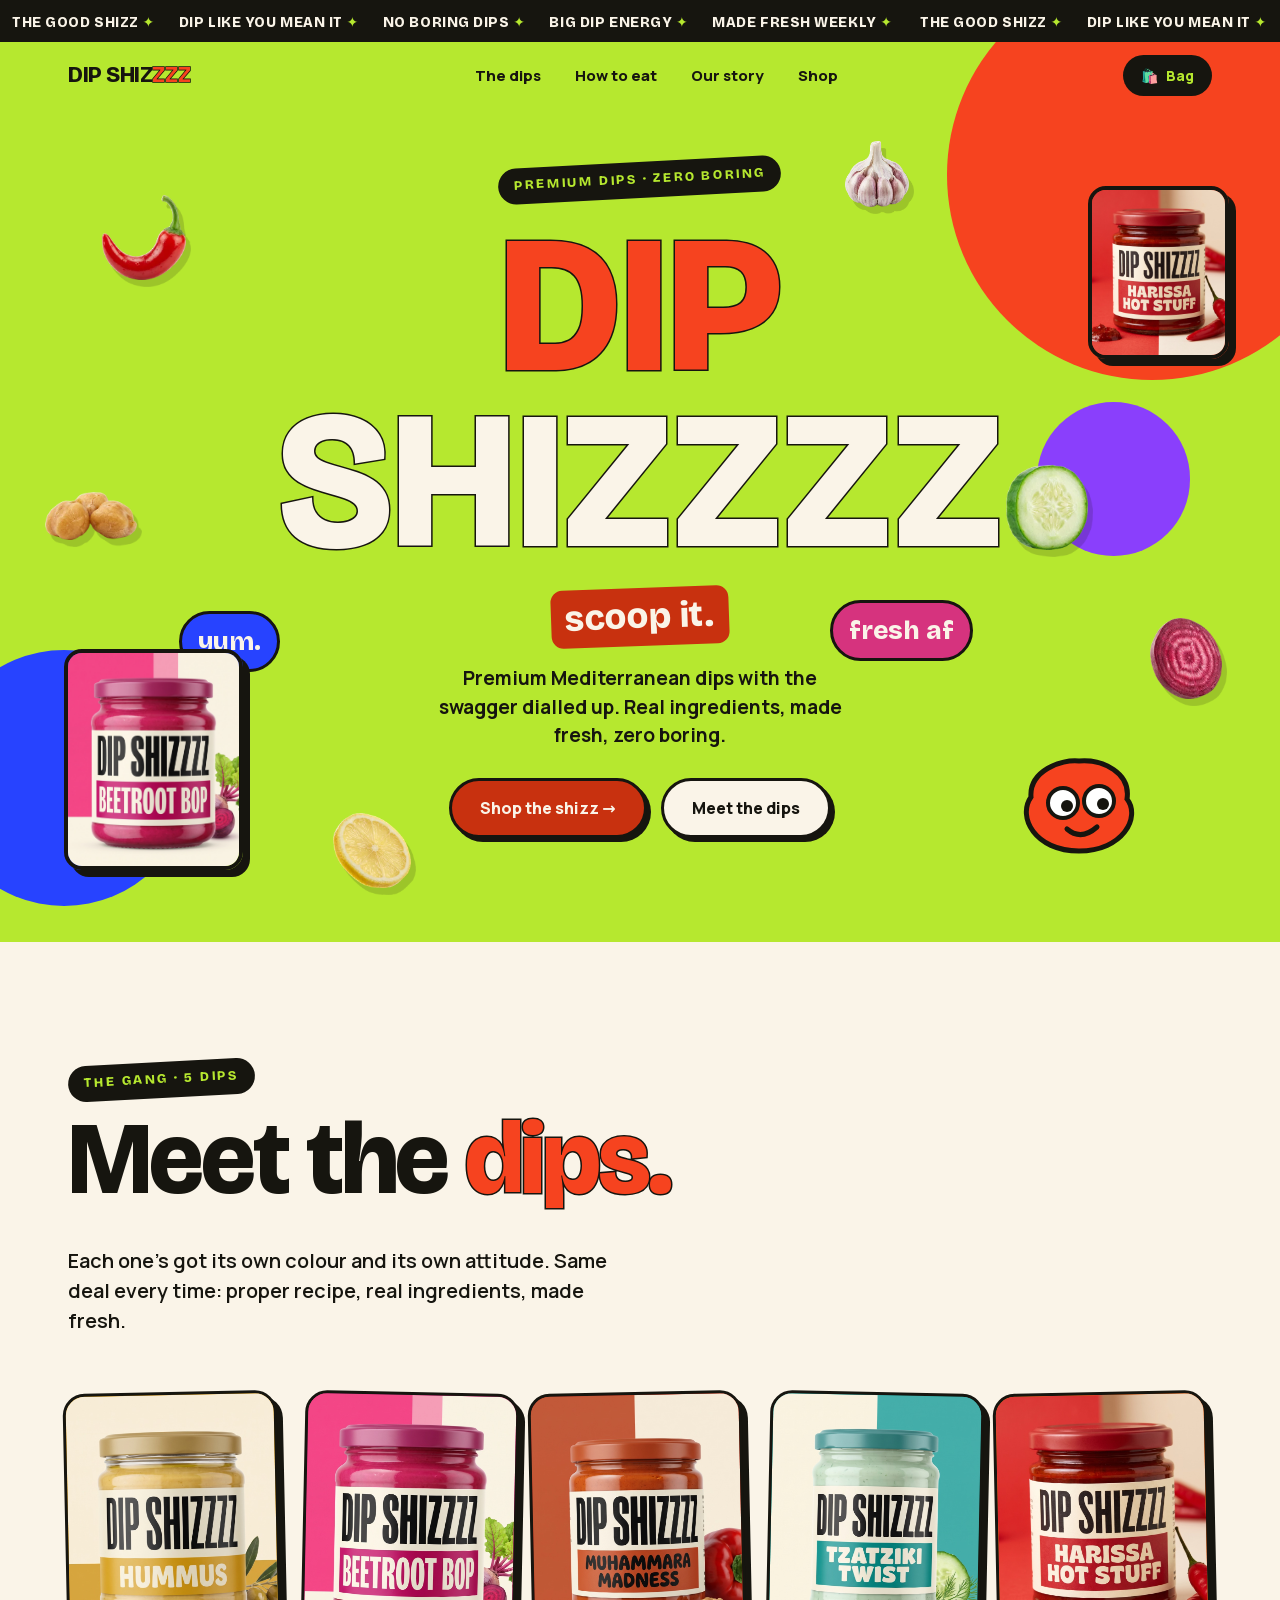
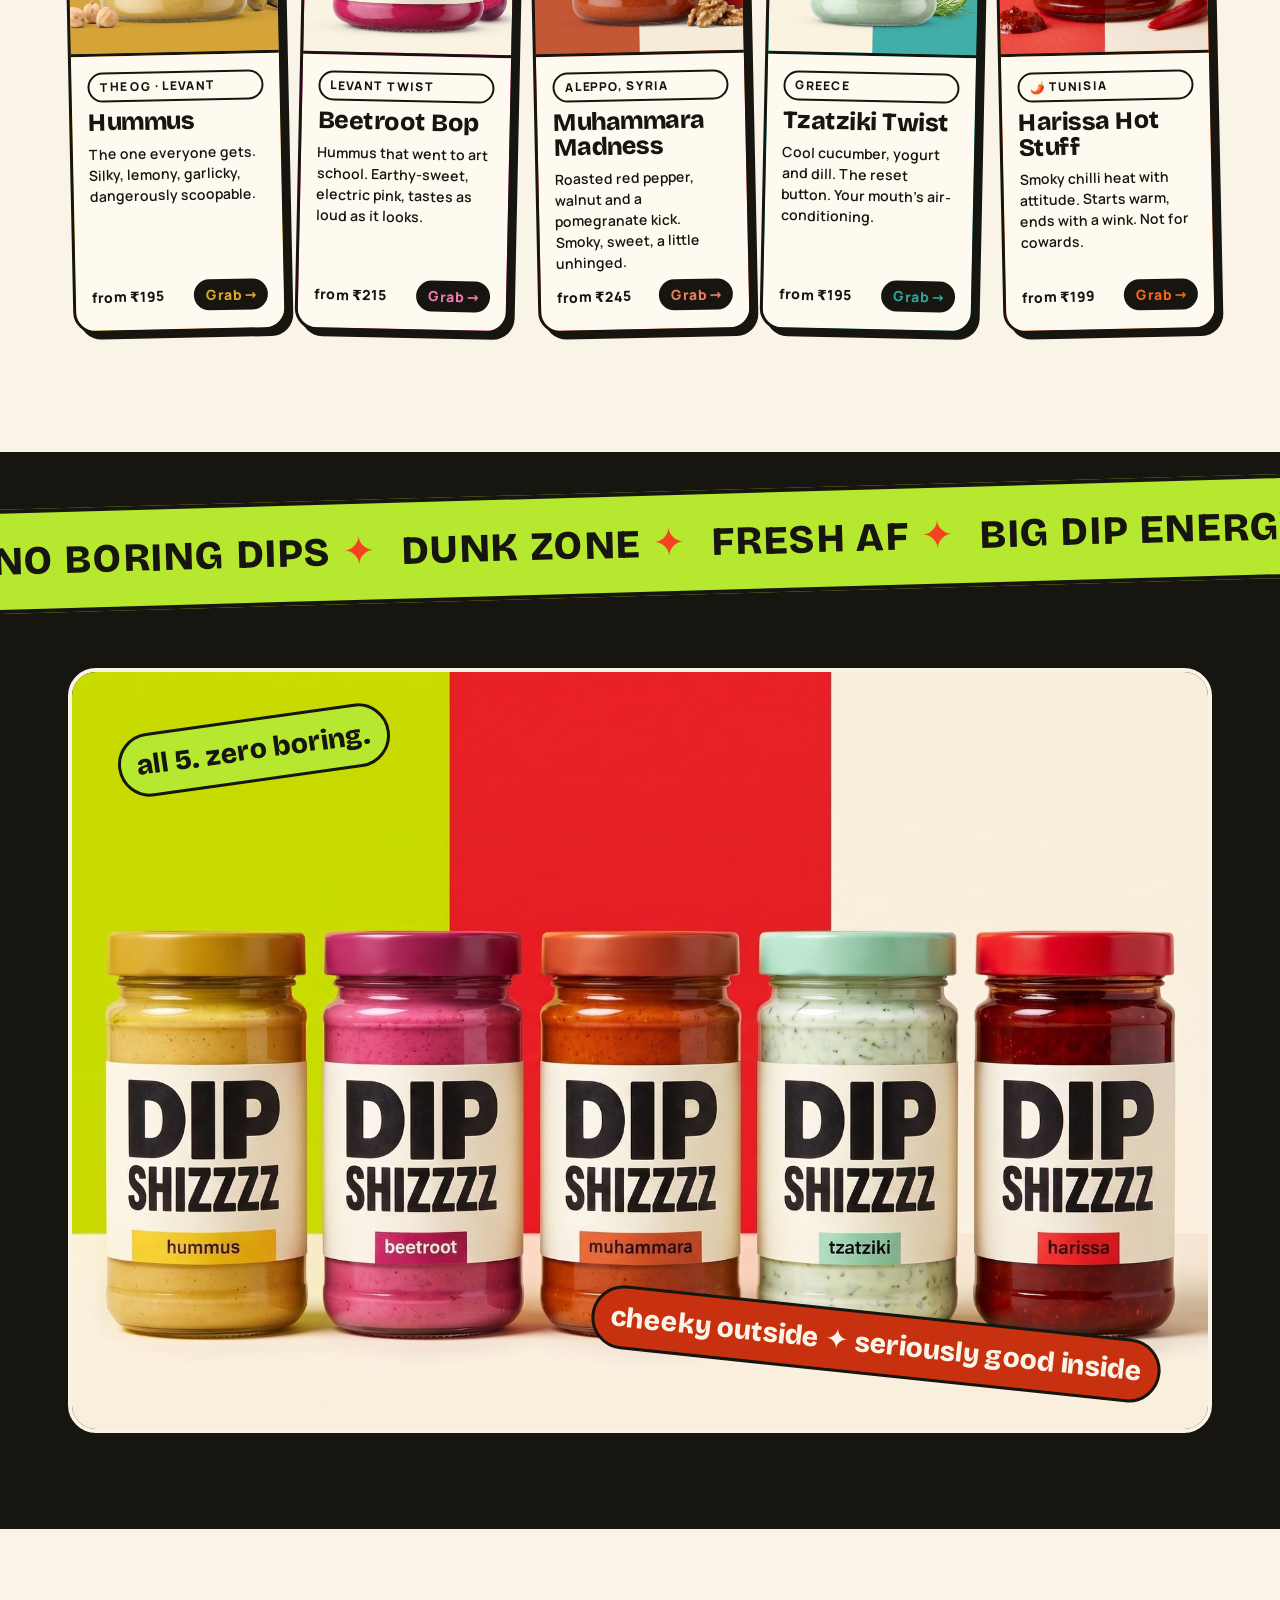
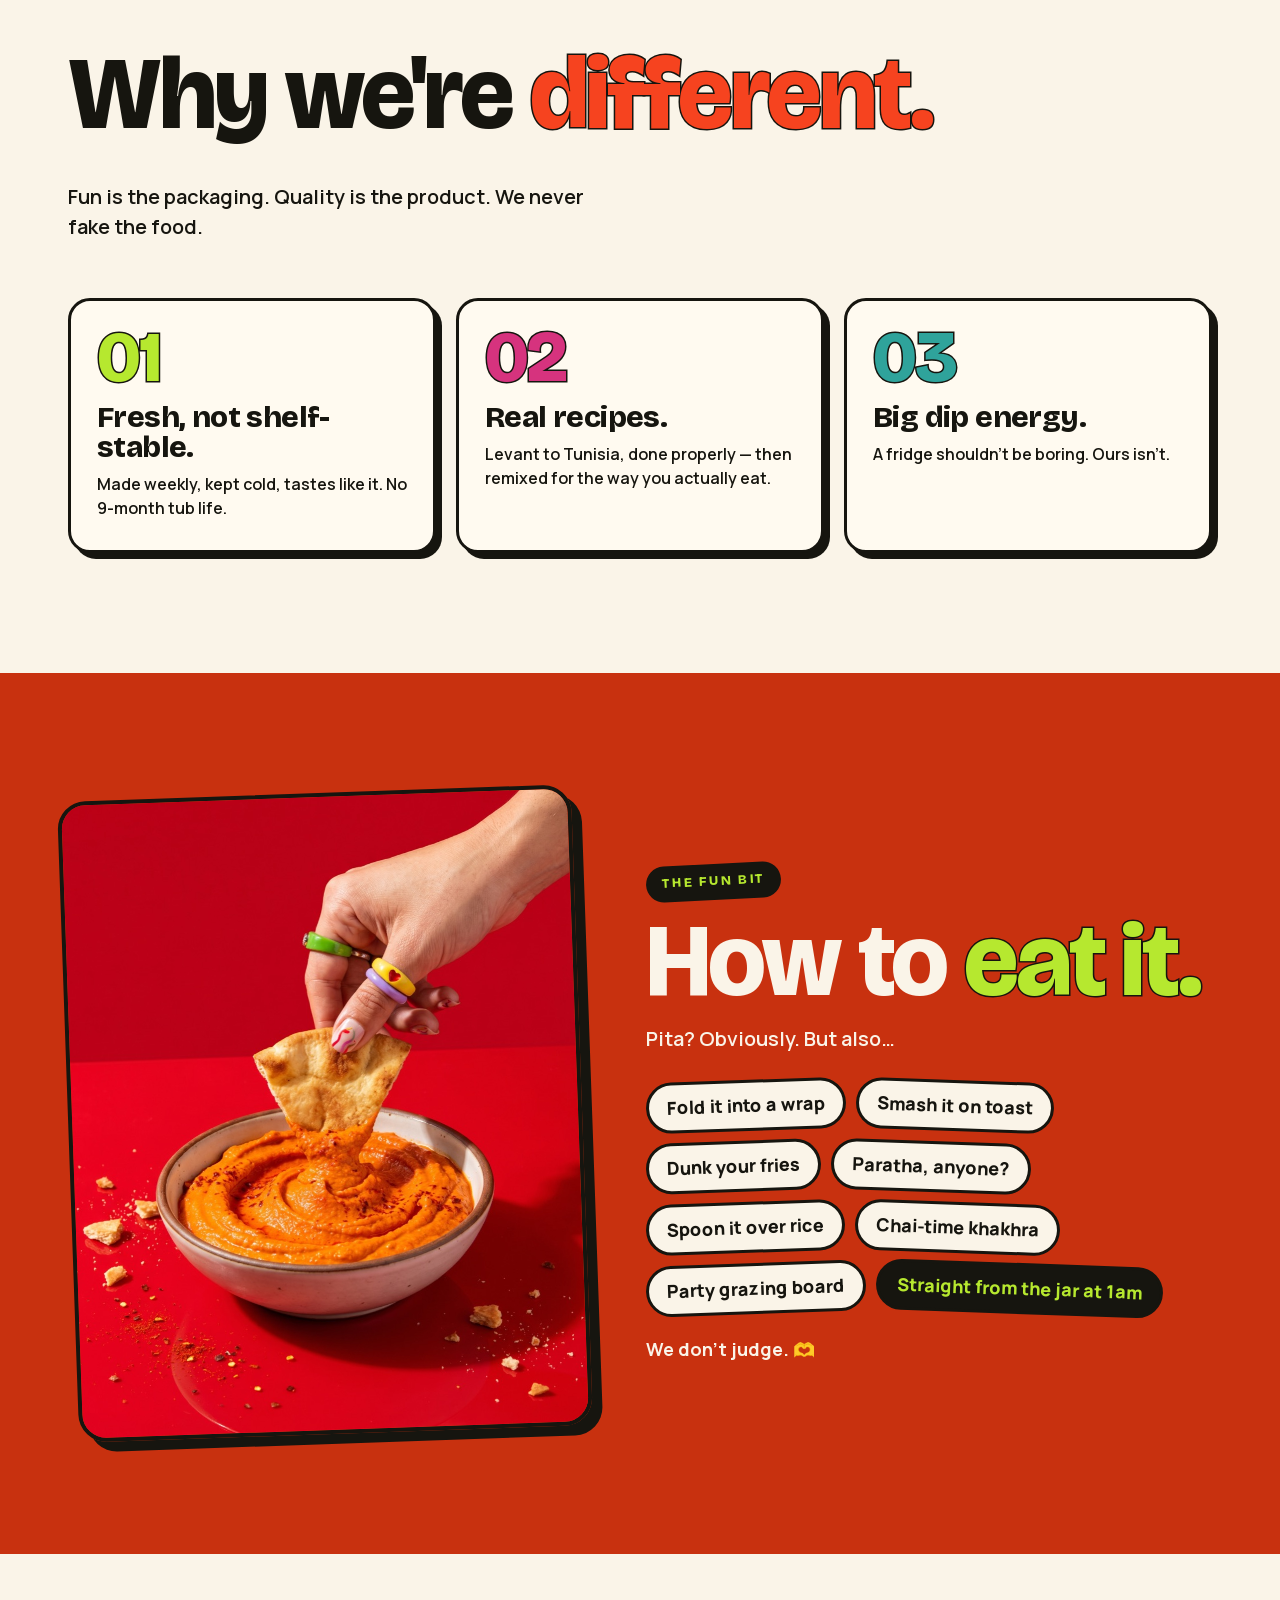
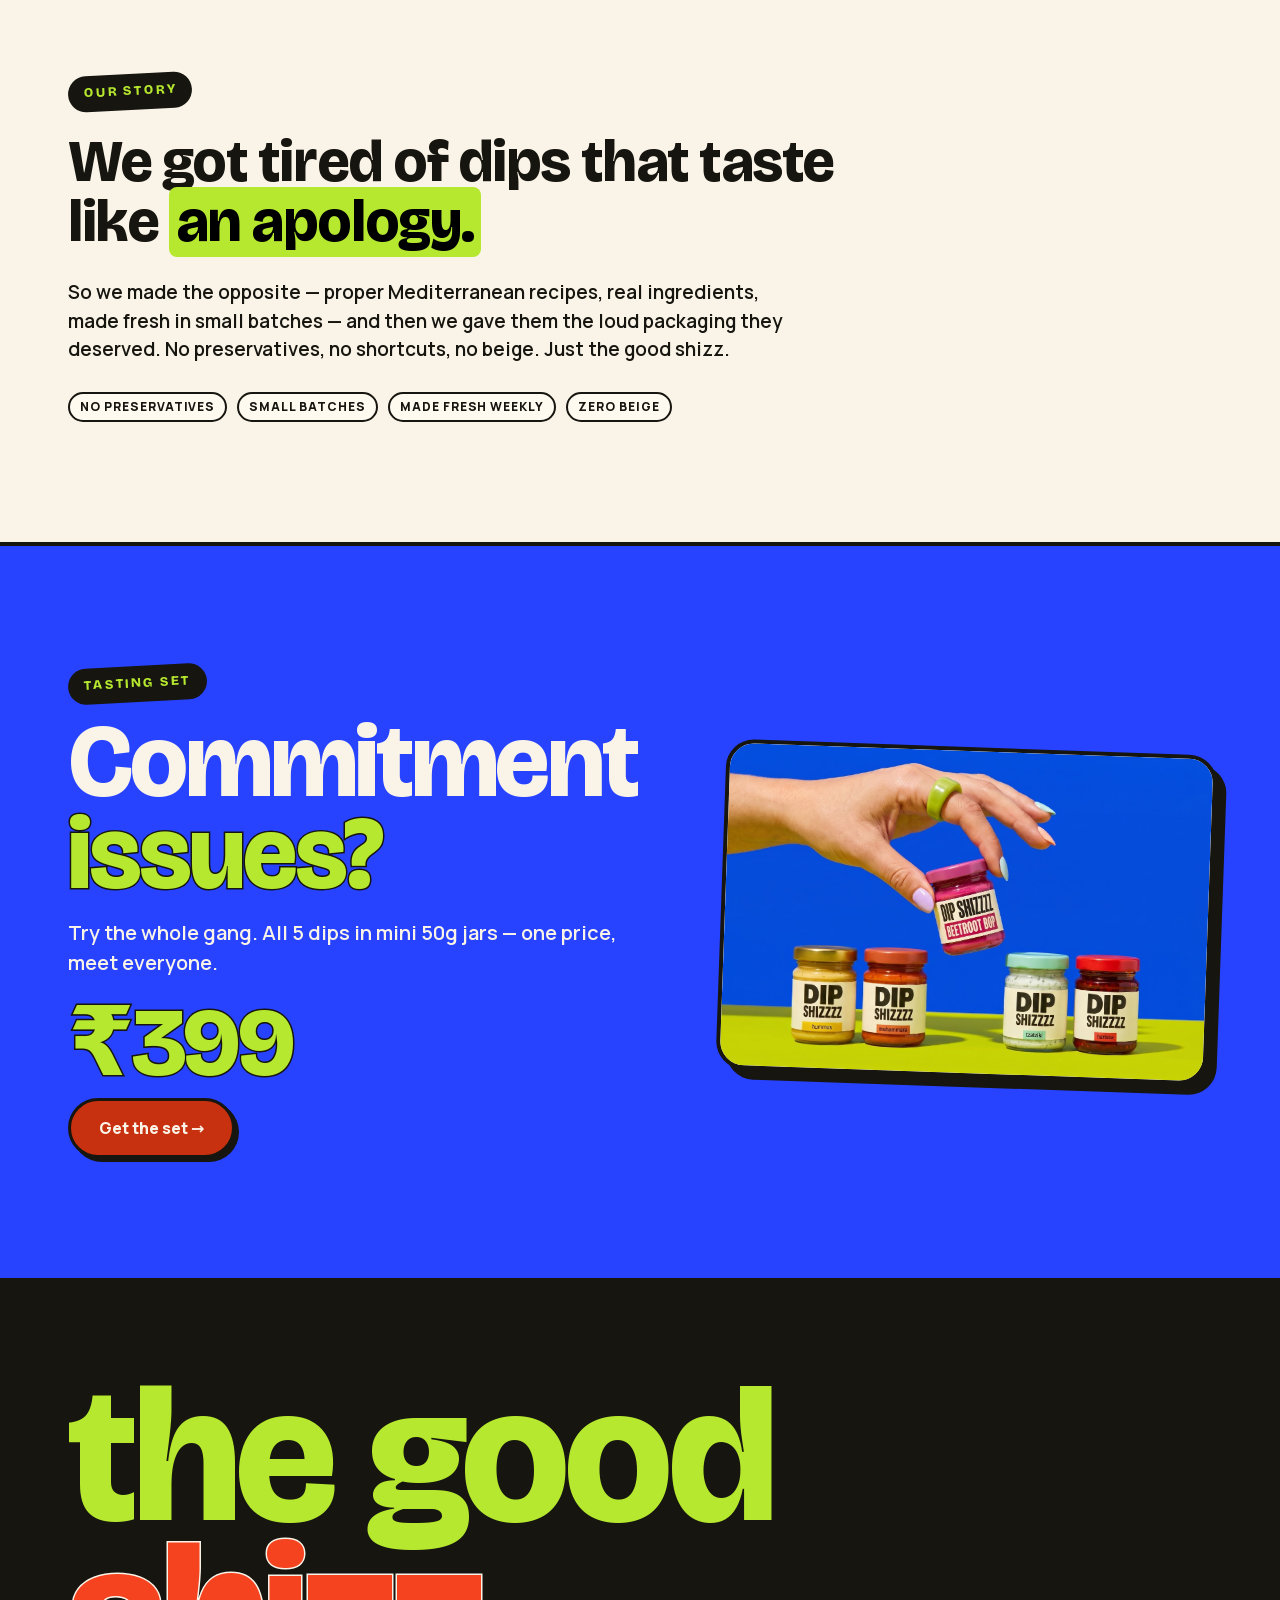
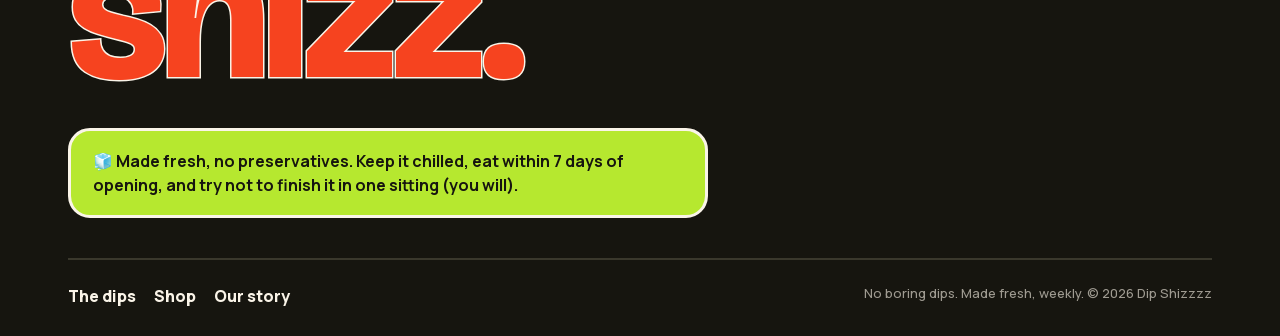
==== commit fa721378: "Hero ingredients, mini-jar tasting set photos, pre-launch review fixes - Real ingredient cut-outs fl" ====
--- a/index.html
+++ b/index.html
@@ -8,10 +8,19 @@
 <title>Dip Shizzzz — The good shizz.</title>
 <meta name="description" content="Chef-made Mediterranean dips with the swagger dialled up. Real ingredients, made fresh weekly, zero boring.">
 <meta name="theme-color" content="#b6e82f">
+<meta property="og:type" content="website">
+<meta property="og:site_name" content="Dip Shizzzz">
+<meta property="og:url" content="https://sameerkumar1236-max.github.io/">
 <meta property="og:title" content="Dip Shizzzz — The good shizz.">
-<meta property="og:description" content="Premium Mediterranean dips. Loud outside, legit inside.">
-<meta property="og:image" content="assets/range.jpg">
+<meta property="og:description" content="Premium Mediterranean dips. Loud outside, legit inside. Made fresh weekly.">
+<meta property="og:image" content="https://sameerkumar1236-max.github.io/assets/og.jpg">
+<meta property="og:image:width" content="1200">
+<meta property="og:image:height" content="630">
+<meta property="og:image:alt" content="Five Dip Shizzzz jars: Hummus, Beetroot, Muhammara, Tzatziki and Harissa">
+<meta name="twitter:card" content="summary_large_image">
+<link rel="canonical" href="https://sameerkumar1236-max.github.io/">
 <link rel="icon" href="data:image/svg+xml,%3Csvg xmlns='http://www.w3.org/2000/svg' viewBox='0 0 100 100'%3E%3Ccircle cx='50' cy='50' r='46' fill='%23f6431f' stroke='%2316150f' stroke-width='8'/%3E%3Ccircle cx='36' cy='44' r='12' fill='%23fff'/%3E%3Ccircle cx='64' cy='44' r='12' fill='%23fff'/%3E%3Ccircle cx='39' cy='46' r='5'/%3E%3Ccircle cx='67' cy='46' r='5'/%3E%3C/svg%3E">
+<link rel="apple-touch-icon" href="/assets/apple-touch-icon.png">
 <link rel="preload" href="assets/fonts/bricolage-800.woff2" as="font" type="font/woff2" crossorigin>
 <link rel="stylesheet" href="assets/site.css">
 </head>
@@ -25,20 +34,20 @@
 
 <header class="nav" id="nav">
   <div class="wrap in">
-    <a class="bm" href="index.html" aria-label="Dip Shizzzz home">DIP SHIZ<b>ZZZ</b></a>
+    <a class="bm" href="/" aria-label="Dip Shizzzz home">DIP SHIZ<b>ZZZ</b></a>
     <ul class="navlinks">
       <li><a href="#dips">The dips</a></li>
       <li><a href="#eat">How to eat</a></li>
       <li><a href="#story">Our story</a></li>
-      <li><a href="shop.html">Shop</a></li>
+      <li><a href="/shop.html">Shop</a></li>
     </ul>
     <div class="navr">
-      <button class="bag" type="button" aria-label="Open bag">🛍️ <span class="t">Bag</span> <span class="n hide">0</span></button>
+      <button class="bag" type="button" aria-label="Open bag"><span aria-hidden="true">🛍️</span> <span class="t">Bag</span> <span class="n hide" aria-hidden="true">0</span></button>
       <button class="navtoggle" id="navtoggle" type="button" aria-label="Menu" aria-expanded="false"><span></span></button>
     </div>
   </div>
   <nav class="mobmenu" aria-label="Mobile">
-    <a href="#dips">The dips</a><a href="#eat">How to eat</a><a href="#story">Our story</a><a href="shop.html">Shop →</a>
+    <a href="#dips">The dips</a><a href="#eat">How to eat</a><a href="#story">Our story</a><a href="/shop.html">Shop →</a>
   </nav>
 </header>
 
@@ -47,11 +56,14 @@
 <!-- HERO -->
 <section class="hero">
   <div class="blob b1"></div><div class="blob b2"></div><div class="blob b3"></div>
-  <span class="st s1" aria-hidden="true">🌶️</span>
-  <span class="st s2" aria-hidden="true">✨</span>
   <span class="st pin s3" aria-hidden="true">yum.</span>
   <span class="st pin pk s4" aria-hidden="true">fresh af</span>
-  <span class="st s5" aria-hidden="true">💫</span>
+  <img class="ing i-chilli" src="assets/ing/chilli.webp" alt="" width="237" height="240">
+  <img class="ing i-chickpeas" src="assets/ing/chickpeas.webp" alt="" width="240" height="124">
+  <img class="ing i-lemon" src="assets/ing/lemon.webp" alt="" width="240" height="230">
+  <img class="ing i-garlic" src="assets/ing/garlic.webp" alt="" width="233" height="240">
+  <img class="ing i-cucumber" src="assets/ing/cucumber.webp" alt="" width="232" height="240">
+  <img class="ing i-beet" src="assets/ing/beetroot.webp" alt="" width="214" height="240">
   <img class="jarcam" src="assets/jar_beetroot.jpg" alt="" width="805" height="1000">
   <img class="jarcam r" src="assets/jar_harissa.jpg" alt="" width="805" height="1000">
   <svg class="dipster" viewBox="0 0 120 110" fill="none" aria-hidden="true">
@@ -63,7 +75,7 @@
 
   <div class="center">
     <span class="kick">Premium dips · zero boring</span>
-    <h1 class="wm disp stroke"><span class="a">DIP</span><span class="b">SHIZZZZ</span></h1>
+    <h1 class="wm disp stroke"><span class="a">DIP</span> <span class="b">SHIZZZZ</span></h1>
     <div class="rotor" aria-hidden="true"><span class="w" id="rotor">dunk it.</span></div>
     <p class="sub">Premium Mediterranean dips with the swagger dialled up. Real ingredients, made fresh, zero boring.</p>
     <div class="cta">
@@ -126,7 +138,7 @@
   </div></div>
   <div class="wrap" style="margin-top:clamp(40px,6vw,72px)">
     <div class="frame reveal">
-      <img src="assets/range.jpg" alt="All five Dip Shizzzz jars lined up: Hummus, Beetroot, Muhammara, Tzatziki and Harissa" loading="lazy" width="1800" height="1207">
+      <img src="assets/range.jpg" alt="All five Dip Shizzzz jars lined up: Hummus, Beetroot, Muhammara, Tzatziki and Harissa" loading="lazy" width="1800" height="1208">
       <span class="st pin a">all 5. zero boring.</span>
       <span class="st pin b">cheeky outside ✦ seriously good inside</span>
     </div>
@@ -168,7 +180,7 @@
 <!-- STORY -->
 <section class="sec story" id="story">
   <div class="wrap">
-    <span class="kick reveal">Our story</span>
+    <h2 class="kick reveal">Our story</h2>
     <p class="q reveal" style="margin-top:22px">We got tired of dips that taste like <mark>an apology.</mark></p>
     <p class="body reveal">So we made the opposite — proper Mediterranean recipes, real ingredients, made fresh in small batches — and then we gave them the loud packaging they deserved. No preservatives, no shortcuts, no beige. Just the good shizz.</p>
     <div class="sig reveal"><span class="tag">No preservatives</span><span class="tag">Small batches</span><span class="tag">Made fresh weekly</span><span class="tag">Zero beige</span></div>
@@ -185,7 +197,7 @@
       <div class="price disp">₹399</div>
       <a class="btn hot" href="shop.html#tasting-set">Get the set →</a>
     </div>
-    <div class="ph reveal"><img src="assets/range.jpg" alt="The five Dip Shizzzz flavours together" loading="lazy" width="1800" height="1207"></div>
+    <div class="ph reveal"><img src="assets/tasting_pinch.jpg" alt="A hand picking up a tiny Beetroot Bop mini jar, with the other four mini jars below" loading="lazy" width="1400" height="939"></div>
   </div>
 </section>
 
@@ -196,16 +208,17 @@
     <div class="big disp">the good<br><b>shizz.</b></div>
     <p class="fresh">🧊 Made fresh, no preservatives. Keep it chilled, eat within 7 days of opening, and try not to finish it in one sitting (you will).</p>
     <div class="row">
-      <div><a href="index.html#dips">The dips</a><a href="shop.html">Shop</a><a href="index.html#story">Our story</a></div>
+      <div><a href="/#dips">The dips</a><a href="/shop.html">Shop</a><a href="/#story">Our story</a></div>
       <small>No boring dips. Made fresh, weekly. © 2026 Dip Shizzzz</small>
     </div>
   </div>
 </footer>
 
 <div class="ov" id="ov"></div>
-<aside class="cart" id="cart" aria-label="Your bag" aria-hidden="true">
-  <div class="top"><h2>Your bag</h2><button class="x" id="cartx" type="button" aria-label="Close bag">✕</button></div>
+<aside class="cart" id="cart" role="dialog" aria-modal="true" aria-labelledby="carttitle" aria-hidden="true">
+  <div class="top"><h2 id="carttitle">Your bag</h2><button class="x" id="cartx" type="button" aria-label="Close bag">✕</button></div>
   <div class="items" id="items"></div>
+  <p class="sr" id="cartlive" aria-live="polite"></p>
   <div class="bot">
     <div class="sub"><span>Subtotal</span><span id="sub">₹0</span></div>
     <p class="fine">Checkout sends your order to us on WhatsApp — we confirm delivery &amp; payment there.</p>
--- a/assets/site.css
+++ b/assets/site.css
@@ -4,6 +4,7 @@
 
 :root{
   --cream:#faf4e8;--paper:#fffaf0;--ink:#16150f;--lime:#b6e82f;--chilli:#f6431f;--cobalt:#2743ff;--grape:#8a3ffc;
+  --chilli-d:#c8310f;
   --hummus:#e0a52b;--beet:#d6337e;--muh:#c6412a;--tz:#2fa39b;--har:#f2691b;
   --disp:'Bricolage',system-ui,sans-serif;--body:'Manrope',system-ui,sans-serif;
   --r:22px;--pad:clamp(16px,4vw,48px);--max:1240px;
@@ -15,6 +16,8 @@
 a{color:inherit}
 button{font:inherit;color:inherit;cursor:pointer}
 :focus-visible{outline:3px solid var(--cobalt);outline-offset:3px}
+.promo :focus-visible,.set :focus-visible,.foot :focus-visible,.eat :focus-visible,.band :focus-visible{outline-color:var(--lime)}
+.sr{position:absolute;width:1px;height:1px;padding:0;margin:-1px;overflow:hidden;clip:rect(0 0 0 0);white-space:nowrap;border:0}
 .wrap{max-width:var(--max);margin:0 auto;padding:0 var(--pad)}
 .disp{font-family:var(--disp);font-weight:800;letter-spacing:-.03em;line-height:.9}
 .stroke{-webkit-text-stroke:3px var(--ink);paint-order:stroke fill}
@@ -61,7 +64,7 @@
 .btn{display:inline-flex;align-items:center;gap:8px;font-weight:800;font-size:16px;padding:15px 28px;border-radius:100px;border:3px solid var(--ink);text-decoration:none;transition:transform .12s,box-shadow .12s;background:var(--cream);box-shadow:4px 4px 0 var(--ink)}
 .btn:hover{transform:translate(-2px,-2px) rotate(-1deg);box-shadow:6px 6px 0 var(--ink)}
 .btn:active{transform:translate(2px,2px);box-shadow:1px 1px 0 var(--ink)}
-.btn.hot{background:var(--chilli);color:var(--cream)}
+.btn.hot{background:var(--chilli-d);color:var(--cream)}
 .btn.dark{background:var(--ink);color:var(--lime)}
 .kick{display:inline-block;font-family:var(--disp);font-weight:800;font-size:13px;letter-spacing:.14em;text-transform:uppercase;background:var(--ink);color:var(--lime);padding:8px 16px;border-radius:100px;transform:rotate(-3deg)}
 .tag{display:inline-block;font-weight:800;font-size:12px;letter-spacing:.08em;text-transform:uppercase;border:2px solid var(--ink);border-radius:100px;padding:4px 10px;background:var(--paper)}
@@ -81,24 +84,37 @@
 @keyframes pop{from{transform:scale(.4) rotate(-6deg);opacity:0}to{transform:none;opacity:1}}
 @keyframes wiggle{0%,100%{transform:rotate(-1.5deg)}50%{transform:rotate(1.5deg)}}
 .rotor{font-family:var(--disp);font-weight:800;font-size:clamp(24px,4vw,36px);margin-top:18px;min-height:1.3em}
-.rotor .w{display:inline-block;background:var(--chilli);color:var(--cream);padding:2px 14px;border-radius:12px;transform:rotate(-2deg);transition:opacity .18s}
+.rotor .w{display:inline-block;background:var(--chilli-d);color:var(--cream);padding:2px 14px;border-radius:12px;transform:rotate(-2deg);transition:opacity .18s}
 .hero .sub{max-width:34ch;font-size:clamp(16px,1.8vw,19px);font-weight:700;margin-top:18px}
 .hero .cta{display:flex;gap:14px;margin-top:28px;flex-wrap:wrap;justify-content:center}
 .st{position:absolute;z-index:2;font-size:46px;user-select:none;pointer-events:none}
 .st.pin{font-size:26px;font-weight:800;font-family:var(--disp);background:var(--cobalt);color:var(--cream);padding:8px 16px;border-radius:100px;border:3px solid var(--ink)}
 .st.pin.pk{background:var(--beet)}
-.s1{top:18%;left:9%;animation:bob 3s ease-in-out infinite}
-.s2{top:24%;right:12%;animation:spin 6s linear infinite}
 .s3{bottom:30%;left:14%;animation:bob 3.6s ease-in-out .4s infinite}
 .s4{top:62%;right:24%;animation:bob 3.2s ease-in-out .2s infinite}
-.s5{top:14%;right:32%;animation:spin 8s linear infinite reverse}
 @keyframes bob{0%,100%{transform:translateY(0) rotate(-6deg)}50%{transform:translateY(-16px) rotate(6deg)}}
 @keyframes spin{to{transform:rotate(360deg)}}
 .dipster{position:absolute;z-index:3;bottom:9%;right:11%;width:120px;animation:bob 3.4s ease-in-out infinite}
 .jarcam{position:absolute;z-index:3;left:5%;bottom:8%;width:clamp(120px,14vw,190px);border-radius:18px;border:4px solid var(--ink);box-shadow:7px 7px 0 var(--ink);animation:bob 4s ease-in-out infinite}
 .jarcam.r{left:auto;right:4%;bottom:auto;top:16%;width:clamp(100px,11vw,150px);animation-delay:.8s}
-@media(max-width:900px){.jarcam.r,.s5,.s4{display:none}}
-@media(max-width:640px){.dipster{width:80px;right:5%;bottom:5%}.s2{display:none}.jarcam{width:96px;bottom:4%;left:4%}.s1{top:12%;left:6%}.s3{display:none}.hero .center{padding-bottom:140px}}
+@media(max-width:1180px){.s4{display:none}}
+@media(max-width:900px){.jarcam.r{display:none}}
+/* hero ingredients: float + gentle pointer parallax (--px/--py set by site.js) */
+.ing{position:absolute;z-index:2;pointer-events:none;user-select:none;width:var(--w,72px);height:auto;
+  filter:drop-shadow(5px 7px 0 rgba(22,21,15,.16));
+  translate:calc(var(--px,0) * var(--d,20) * 1px) calc(var(--py,0) * var(--d,20) * 1px);
+  transition:translate .6s cubic-bezier(.2,.9,.3,1);
+  animation:float var(--t,6s) ease-in-out var(--dl,0s) infinite}
+@keyframes float{0%,100%{transform:translateY(0) rotate(var(--r0,-8deg))}50%{transform:translateY(-14px) rotate(var(--r1,8deg))}}
+.i-chilli{top:17%;left:8%;--w:84px;--r0:-28deg;--r1:-12deg;--d:30;--t:5.6s}
+.i-chickpeas{top:50%;left:3.5%;--w:92px;--r0:-6deg;--r1:6deg;--d:18;--t:6.8s;--dl:.6s}
+.i-lemon{bottom:6%;left:26%;--w:78px;--r0:-14deg;--r1:10deg;--d:36;--t:7.4s;--dl:.3s}
+.i-garlic{top:11%;right:29%;--w:64px;--r0:8deg;--r1:-6deg;--d:24;--t:6.2s;--dl:1s}
+.i-cucumber{top:47%;right:15%;--w:82px;--r0:-10deg;--r1:14deg;--d:26;--t:7s;--dl:.2s}
+.i-beet{bottom:27%;right:4.5%;--w:72px;--r0:10deg;--r1:-8deg;--d:20;--t:6.4s;--dl:.8s}
+@media(max-width:1180px){.i-cucumber{right:4%;top:53%}}
+@media(max-width:900px){.i-garlic,.i-beet{display:none}.i-cucumber{top:34%;right:2%;--w:64px}.i-lemon{left:auto;right:28%;bottom:4%}}
+@media(max-width:640px){.dipster{width:80px;right:5%;bottom:5%}.s2{display:none}.jarcam{width:96px;bottom:4%;left:4%}.s1{top:12%;left:6%}.s3{display:none}.hero .center{padding-bottom:140px}.b3{top:30%;width:64px;right:-14px}.i-chilli{top:11%;left:4%;--w:58px}.i-chickpeas{top:auto;bottom:3%;left:38%;--w:62px}.i-cucumber{top:31%;right:-14px;--w:52px}.i-lemon{display:none}}
 
 /* ---------- sections ---------- */
 section{position:relative}
@@ -120,8 +136,8 @@
 .dip .nm{font-family:var(--disp);font-weight:800;font-size:25px;letter-spacing:-.02em;line-height:1}
 .dip .pitch{font-size:14px;font-weight:600;flex:1}
 .dip .ft{display:flex;justify-content:space-between;align-items:center;font-weight:800;font-size:14px}
-.dip .ft .go{background:var(--ink);color:var(--c);border-radius:100px;padding:5px 12px}
-.c-hummus{--c:var(--hummus)}.c-beet{--c:var(--beet)}.c-muh{--c:var(--muh)}.c-tz{--c:var(--tz)}.c-har{--c:var(--har)}
+.dip .ft .go{background:var(--ink);color:var(--ch,var(--c));border-radius:100px;padding:5px 12px}
+.c-hummus{--c:var(--hummus);--ch:var(--hummus)}.c-beet{--c:var(--beet);--ch:#f07ab0}.c-muh{--c:var(--muh);--ch:#ee7d62}.c-tz{--c:var(--tz);--ch:var(--tz)}.c-har{--c:var(--har);--ch:var(--har)}
 @media(max-width:1100px){.range{grid-template-columns:repeat(3,1fr)}}
 @media(max-width:720px){.range{grid-template-columns:repeat(2,1fr);gap:14px}.dip .nm{font-size:21px}.dip .pitch{font-size:13px}}
 @media(max-width:420px){.dip .tag{font-size:10px;padding:3px 8px}.dip .tx{padding:12px}.dip .nm{font-size:19px}.dip .ft{font-size:12px}.dip .ft .go{padding:4px 9px}}
@@ -132,7 +148,8 @@
 .band .frame img{width:100%;aspect-ratio:3/2;object-fit:cover}
 .band .st{font-size:clamp(18px,2.4vw,28px)}
 .band .st.a{top:6%;left:4%;transform:rotate(-8deg);background:var(--lime);color:var(--ink)}
-.band .st.b{bottom:7%;right:4%;transform:rotate(6deg);background:var(--chilli)}
+.band .st.b{bottom:7%;right:4%;transform:rotate(6deg);background:var(--chilli-d)}
+@media(max-width:640px){.band .st{font-size:13px;padding:5px 10px;border-width:2px;white-space:nowrap}.band .st.b{display:none}}
 
 /* pillars */
 .pillars{display:grid;grid-template-columns:repeat(3,1fr);gap:20px}
@@ -144,7 +161,7 @@
 @media(max-width:820px){.pillars{grid-template-columns:1fr}}
 
 /* how to eat */
-.eat{background:var(--chilli);color:var(--cream);overflow:hidden}
+.eat{background:var(--chilli-d);color:var(--cream);overflow:hidden}
 .eat .grid{display:grid;grid-template-columns:1fr 1.1fr;gap:clamp(28px,5vw,72px);align-items:center}
 .eat .ph{border:4px solid var(--ink);border-radius:28px;overflow:hidden;box-shadow:10px 10px 0 var(--ink);transform:rotate(-2deg)}
 .eat .ph img{width:100%;aspect-ratio:4/5;object-fit:cover}
@@ -200,7 +217,8 @@
 .sizes{display:flex;gap:8px}
 .size{flex:1;border:3px solid var(--ink);border-radius:14px;background:var(--cream);padding:8px 6px;font-weight:800;font-size:14px;line-height:1.2}
 .size span{display:block;font-size:12px;font-weight:700;opacity:.7}
-.size[aria-pressed="true"]{background:var(--c);color:var(--ink)}
+.size[aria-pressed="true"]{background:var(--ch,var(--c));color:var(--ink)}
+.size[aria-pressed="true"] span{opacity:1}
 .add{width:100%;justify-content:center;background:var(--ink);color:var(--lime);box-shadow:4px 4px 0 var(--c)}
 .add:hover{box-shadow:6px 6px 0 var(--c)}
 .add.done{background:var(--lime);color:var(--ink)}
@@ -225,8 +243,8 @@
 /* ---------- cart drawer ---------- */
 .ov{position:fixed;inset:0;background:rgba(22,21,15,.5);opacity:0;pointer-events:none;transition:opacity .2s;z-index:90}
 .ov.open{opacity:1;pointer-events:auto}
-.cart{position:fixed;top:0;right:0;height:100%;width:min(440px,92vw);background:var(--cream);border-left:4px solid var(--ink);z-index:100;transform:translateX(105%);transition:transform .28s cubic-bezier(.2,.9,.3,1);display:flex;flex-direction:column}
-.cart.open{transform:none}
+.cart{position:fixed;top:0;right:0;height:100%;width:min(440px,92vw);background:var(--cream);border-left:4px solid var(--ink);z-index:100;transform:translateX(105%);visibility:hidden;transition:transform .28s cubic-bezier(.2,.9,.3,1),visibility 0s linear .28s;display:flex;flex-direction:column}
+.cart.open{transform:none;visibility:visible;transition:transform .28s cubic-bezier(.2,.9,.3,1)}
 .cart .top{display:flex;justify-content:space-between;align-items:center;padding:18px 20px;border-bottom:3px solid var(--ink);background:var(--lime)}
 .cart .top h2{font-family:var(--disp);font-size:30px;letter-spacing:-.02em}
 .cart .x{width:40px;height:40px;border-radius:50%;border:3px solid var(--ink);background:var(--cream);font-weight:800;font-size:18px}
@@ -244,12 +262,12 @@
 .cart .bot{border-top:3px solid var(--ink);padding:18px 20px 22px;background:var(--paper)}
 .cart .sub{display:flex;justify-content:space-between;font-family:var(--disp);font-size:26px;margin-bottom:6px}
 .cart .fine{font-size:13px;font-weight:600;opacity:.75;margin-bottom:14px}
-.cart .go{width:100%;justify-content:center;background:var(--chilli);color:var(--cream)}
+.cart .go{width:100%;justify-content:center;background:var(--chilli-d);color:var(--cream)}
 .cart .go[disabled]{opacity:.45;pointer-events:none}
 
 /* ---------- reveal (fails open without JS) ---------- */
-.js .reveal{opacity:0;transform:translateY(26px);transition:opacity .6s,transform .6s cubic-bezier(.2,.9,.3,1)}
-.js .reveal.in{opacity:1;transform:none}
-
-@media (prefers-reduced-motion:reduce){*,*::before,*::after{animation:none!important;transition:none!important;scroll-behavior:auto!important}.js .reveal{opacity:1;transform:none}}
+.js .reveal{opacity:0;translate:0 26px;transition:opacity .6s,translate .6s cubic-bezier(.2,.9,.3,1),transform .18s,box-shadow .18s}
+.js .reveal.in{opacity:1;translate:none}
+
+@media (prefers-reduced-motion:reduce){*,*::before,*::after{animation:none!important;transition:none!important;scroll-behavior:auto!important}.js .reveal{opacity:1;translate:none}}
 @media(max-width:700px){.shophero .jarcam{display:none!important}}
